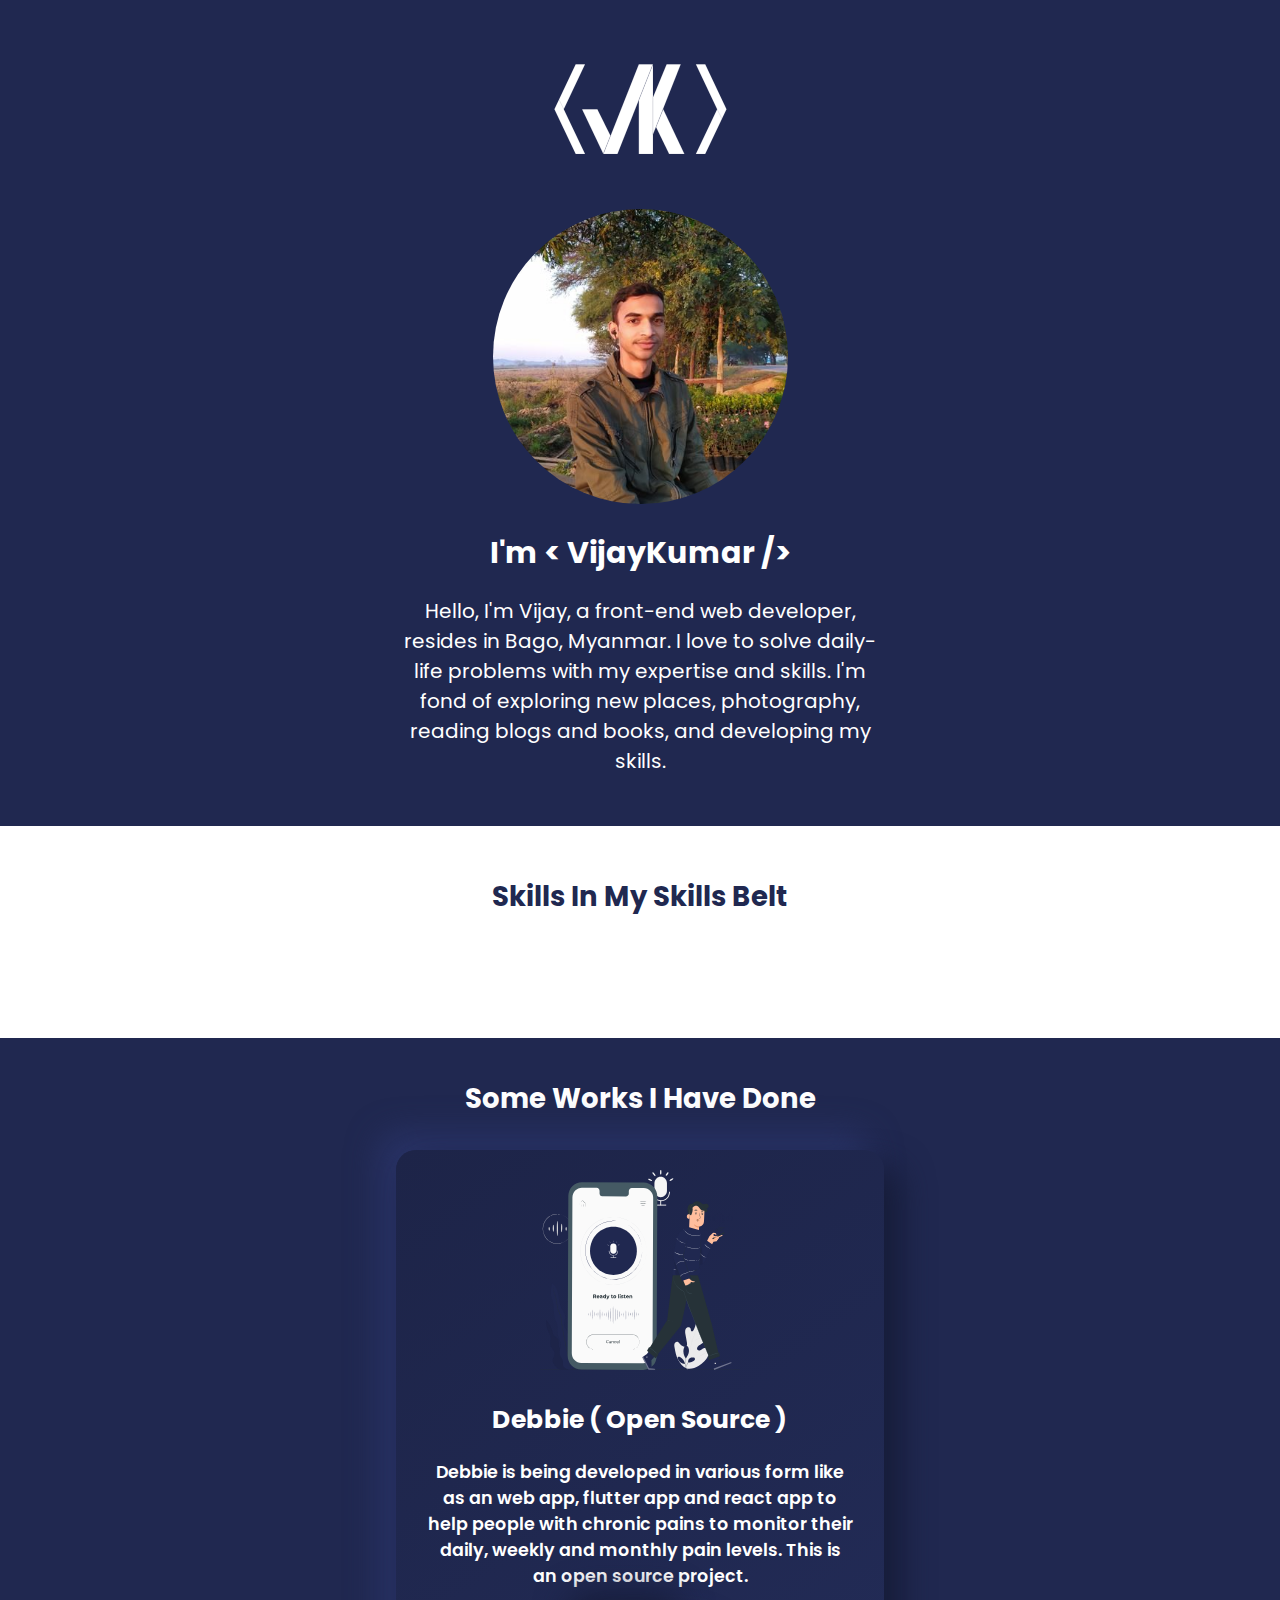
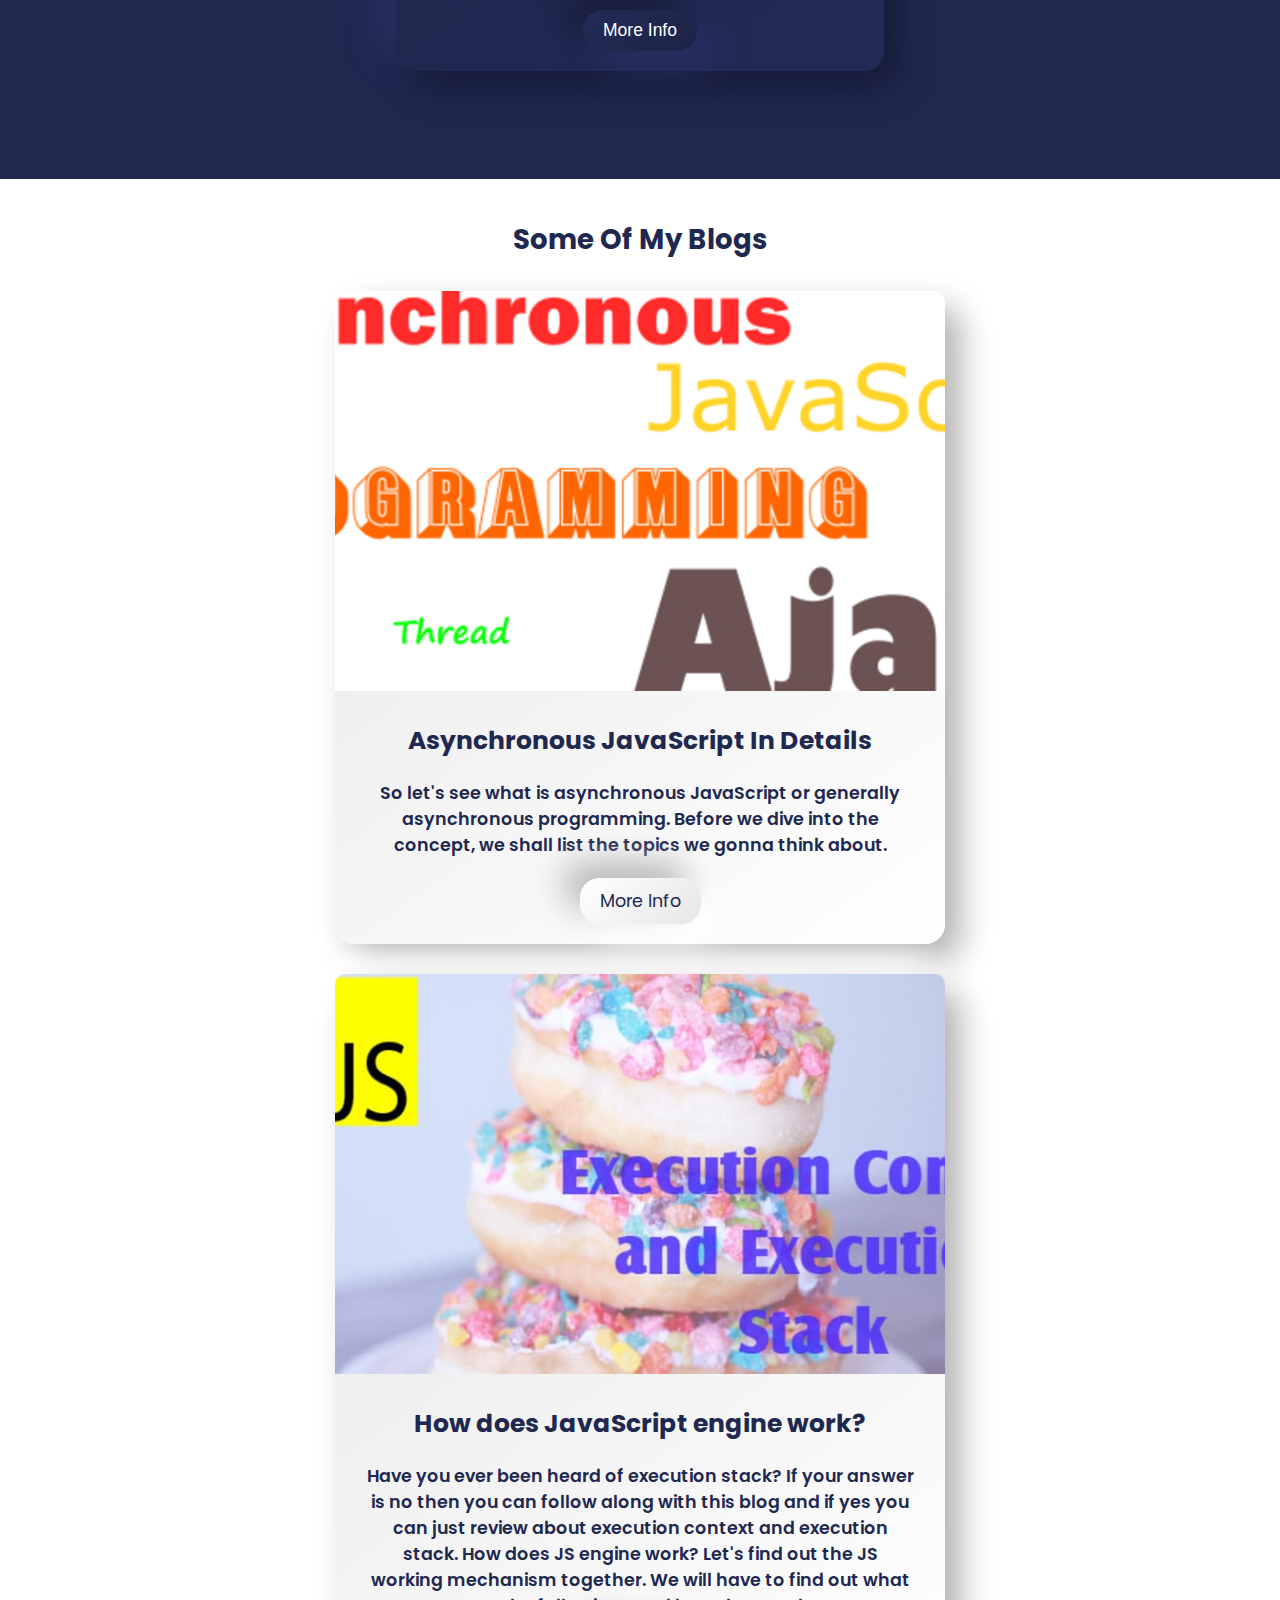
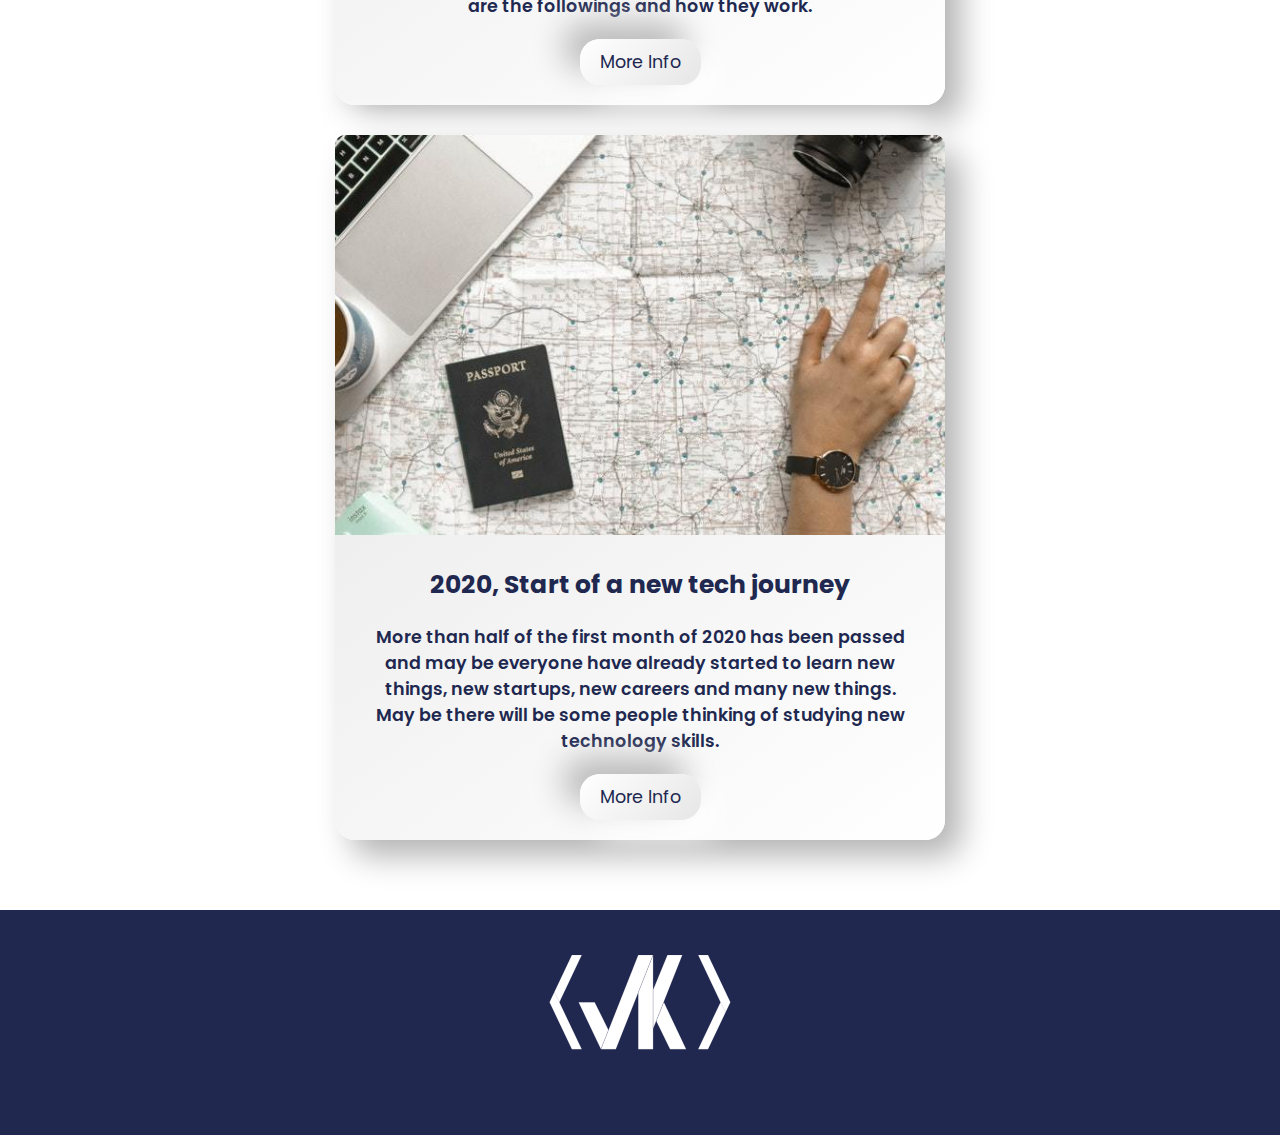
==== index.html @ 889dec17 "Add sentence animation and work slider using js" ====
<!DOCTYPE html>
<html lang="en">

<head>
    <meta charset="UTF-8">
    <meta name="viewport" content="width=device-width, initial-scale=1.0">
    <meta name="description"
        content="This is Vijay Kumar, a front end developer, and now you are viewing my portfolio website. ">
    <link rel="shortcut icon" href="./assets/images/logowhite.svg" type="image/x-icon">
    <link href="https://fonts.googleapis.com/css2?family=Poppins:wght@400;500;600;700&display=swap" rel="stylesheet">
    <link rel="stylesheet" href="https://cdnjs.cloudflare.com/ajax/libs/font-awesome/5.14.0/css/all.min.css"
        integrity="sha512-1PKOgIY59xJ8Co8+NE6FZ+LOAZKjy+KY8iq0G4B3CyeY6wYHN3yt9PW0XpSriVlkMXe40PTKnXrLnZ9+fkDaog=="
        crossorigin="anonymous" />
    <link rel="stylesheet" href="./assets/css/style.css">
    <title>Vijay Kumar | Front End Developer</title>
</head>

<body>
    <header id="aboutme">
        <div class="logo"><img src="./assets/images/logowhite.svg"
                alt="logo representing the letters VK in angle bracket."></div>
        <div class="intro">
            <div class="intro__avatar"><img src="./assets/images/avatar.jpg"
                    alt="Photo of Vijay Kumar sitting under a tree"></div>
            <h1 class="intro__sentences">I'm < <span id="sentence">VijayKumar</span> />
            </h1>
            <p class="intro__description">Hello, I'm Vijay, a front-end web developer, resides in Bago, Myanmar. I love
                to solve daily-life problems with my expertise and skills. I'm fond of exploring new places,
                photography, reading blogs and books, and developing my skills.</p>
        </div>
    </header>
    <main>
        <section id="skills" class="skill">
            <h2 class="skill__heading">Skills In My Skills Belt</h2>
            <ul class="skill__list">
                <li class="skill__item"><i class="fab fa-html5"></i></li>
                <li class="skill__item"><i class="fab fa-css3-alt"></i></li>
                <li class="skill__item"><i class="fab fa-js-square"></i></li>
                <li class="skill__item"><i class="fab fa-bootstrap"></i></li>
                <li class="skill__item"><i class="fab fa-react"></i></li>
                <li class="skill__item"><i class="fab fa-sass"></i></li>
                <li class="skill__item"><i class="fab fa-git-alt"></i></li>
                <li class="skill__item"><i class="fab fa-github-square"></i></li>
            </ul>
        </section>

        <section id="works" class="work">
            <h2 class="work__heading">Some Works I Have Done</h2>
            <ul class="work__list">
                <li class="initial work__item fade">
                    <img src="./assets/images/panadebbie.svg" alt="a man using a digital assitant"
                        class="work__item__img">
                    <h3 class="work__item__title">Debbie ( Open Source )</h3>
                    <p class="work__item__desc">Debbie is being developed in various form like as an web app, flutter
                        app and react app to help people with chronic pains to monitor their daily, weekly and monthly
                        pain levels. This is an open source project.</p>
                    <button class="work__item__button">More Info</button>
                </li>
                <li class="initial work__item fade">
                    <img src="./assets/images/amicocamp.svg"
                        alt="some people are celebrating their campaing in a beautiful forest" class="work__item__img">
                    <h3 class="work__item__title">Yelp Camp</h3>
                    <p class="work__item__desc">This project is developed when I was in Colt Steele's <q>The Web
                            Developer Bootcamp.</q></p>
                    <button class="work__item__button">More Info</button>
                </li>
                <li class="initial work__item fade">
                    <img src="./assets/images/brocoding.svg" alt="a man coding on his laptop" class="work__item__img">
                    <h3 class="work__item__title">FreeCodeCamp and Front End Mentor Challenges</h3>
                    <p class="work__item__desc">This 2 platforms allow me to learn, practice and grow with their
                        challenges with different expertise levels.</p>
                    <button class="work__item__button">More Info</button>
                </li>
            </ul>
            <div class="prev" onclick="plusSlides(-1)"><i class="fas fa-caret-left"></i></div>
            <div class="next" onclick="plusSlides(1)"><i class="fas fa-caret-right"></i></div>
            <div class="dots">
                <span class="dot" onclick="currentSlide(0)"><i class="fas fa-circle"></i></span>
                <span class="dot" onclick="currentSlide(1)"><i class="fas fa-circle"></i></span>
                <span class="dot" onclick="currentSlide(2)"><i class="fas fa-circle"></i></span>
            </div>
        </section>

        <section id="blogs" class="blog">
            <h2 class="blog__heading">Some Of My Blogs</h2>
            <ul class="blog__list">
                <li class="blog__item">
                    <img src="./assets/images/async.png"
                        alt="words like 'Asynchronous Programming, Ajax and Thread' are written in different colors"
                        class="blog__item__img">
                    <h3 class="blog__item__title">Asynchronous JavaScript In Details</h3>
                    <p class="blog__item__desc">So let's see what is asynchronous JavaScript or generally asynchronous
                        programming. Before we dive into the concept, we shall list the topics we gonna think about.</p>
                    <a href="https://dev.to/vijaykumarktg18/asynchronous-javascript-in-details-ng9" target="_blank"
                        rel="noopener noreferrer" class="blog__item__button">More Info</a>
                </li>
                <li class="blog__item">
                    <img src="./assets/images/stack.jpg"
                        alt="some people are celebrating their campaing in a beautiful forest" class="blog__item__img">
                    <h3 class="blog__item__title">How does JavaScript engine work?</h3>
                    <p class="blog__item__desc">Have you ever been heard of execution stack? If your answer is no then
                        you can follow along with this blog and if yes you can just review about execution context and
                        execution stack. How does JS engine work? Let's find out the JS working mechanism together. We
                        will have to find out what are the followings and how they work.</q></p>
                    <a href="https://dev.to/vijaykumarktg18/how-does-javascript-engine-work-532b" target="_blank"
                        rel="noopener noreferrer" class="blog__item__button">More Info</a>
                </li>
                <li class="blog__item">
                    <img src="./assets/images/startofnewtech.jpg" alt="a man coding on his laptop"
                        class="blog__item__img">
                    <h3 class="blog__item__title">2020, Start of a new tech journey</h3>
                    <p class="blog__item__desc">More than half of the first month of 2020 has been passed and may be
                        everyone have already started to learn new things, new startups, new careers and many new
                        things. May be there will be some people thinking of studying new technology skills.</p>
                    <a href="https://dev.to/vijaykumarktg18/2020-start-of-a-new-tech-journey-40df" target="_blank"
                        rel="noopener noreferrer" class="blog__item__button" class="blog__item__button">More Info</a>
                </li>
            </ul>
        </section>
    </main>

    <footer id="contact">
        <div class="footer__logo"><img src="./assets/images/logowhite.svg"
                alt="logo representing the letters VK in angle bracket."></div>
        <ul class="social__list">
            <li class="social__item"><a href="mailto:vijaykumarktg18@gmail.com" title="Gmail"><i
                        class="fas fa-envelope-open-text"></i></a></li>
            <li class="social__item"><a href="https://github.com/VijayKumarKTG" target="_blank"
                    rel="noopener noreferrer" title="Github"><i class="fab fa-github-square"></i></a></li>
            <li class="social__item"><a href="https://dev.to/vijaykumarktg18" target="_blank" rel="noopener noreferrer"
                    title="Dev Community"><i class="fab fa-dev"></i></a></li>
            <li class="social__item"><a href="https://www.linkedin.com/in/vijay-kumar-b74573166/" target="_blank"
                    rel="noopener noreferrer" title="LinkedIn"><i class="fab fa-linkedin"></i></a></li>
            <li class="social__item"><a href="https://twitter.com/vijaykumarktg18" target="_blank"
                    rel="noopener noreferrer" title="Twitter"><i class="fab fa-twitter-square"></i></a></li>
            <li class="social__item"><a href="https://www.instagram.com/vijaykumarktg18/" target="_blank"
                    rel="noopener noreferrer" title="Instagram"><i class="fab fa-instagram-square"></i></a></li>
            <li class="social__item facebook"><a
                    href="https://web.facebook.com/profile.php?id=100022369323480&ref=bookmarks" target="_blank"
                    rel="noopener noreferrer" title="Facebook"><i class="fab fa-facebook-square"></i></a></li>
        </ul>
    </footer>
    <script src="./assets/js/app.js"></script>
</body>

</html>
---- assets/css/style.css ----
* {
  margin: 0;
  padding: 0;
  box-sizing: border-box;
}

@media (min-width: 728px) {
  html {
    font-size: 20px;
  }
}
@media (min-width: 728px) {
  html {
    font-size: 25px;
  }
}

body {
  font-family: "Poppins", sans-serif;
  text-align: center;
}

img {
  max-width: 100%;
  object-fit: contain;
}

ul {
  list-style-type: none;
}

a {
  text-decoration: none;
}

header {
  padding: 20px 30px;
  color: white;
  background-color: #202850;
}
header .logo {
  width: 20%;
  margin: 0px auto 30px auto;
}
@media (min-width: 1280px) {
  header .logo {
    width: 15%;
  }
}
@media (min-width: 1280px) {
  header {
    padding: 50px;
  }
}

.intro__avatar {
  width: 50%;
  margin: 0px auto 15px auto;
}
.intro__avatar img {
  border-radius: 50%;
}
@media (min-width: 728px) {
  .intro__avatar {
    width: 30%;
  }
}
@media (min-width: 1280px) {
  .intro__avatar {
    width: 25%;
  }
}
.intro__sentences {
  font-size: 1.2rem;
  font-weight: bold;
  overflow: hidden;
}
.intro__sentences #sentence {
  position: relative;
  animation: downtoup 1.5s linear 2s infinite;
}
@keyframes downtoup {
  0% {
    bottom: -30px;
  }
  50% {
    bottom: -18px;
  }
  100% {
    bottom: 0px;
  }
}
.intro__description {
  font-size: 0.8rem;
  margin: 20px;
}
@media (min-width: 1280px) {
  .intro__description {
    width: 40%;
    margin: 20px auto 0px auto;
  }
}

.skill {
  padding: 40px 30px;
  color: #202850;
}
.skill__heading {
  font-size: 1.1em;
  margin-bottom: 20px;
}
.skill__list {
  display: grid;
  grid-template-columns: 50% 50%;
  row-gap: 40px;
  column-gap: 40px;
  justify-content: space-evenly;
}
.skill__list .skill__item i {
  font-size: 30px;
}
@media (min-width: 1280px) {
  .skill__list .skill__item i {
    font-size: 40px;
  }
}
@media (min-width: 1280px) {
  .skill__list {
    grid-template-columns: repeat(4, 25%);
    width: 60%;
    margin: 30px auto 0px auto;
  }
}
@media (min-width: 1280px) {
  .skill {
    padding: 50px;
  }
}

.work {
  padding: 40px 30px;
  color: white;
  background-color: #202850;
  position: relative;
}
.work__heading {
  font-size: 1.1em;
  margin-bottom: 20px;
}
.work__list {
  max-width: 80%;
  margin: auto;
  position: relative;
}
.work .prev,
.work .next {
  cursor: pointer;
  position: absolute;
  top: 50%;
  width: auto;
  margin-top: -22px;
  font-weight: bold;
  font-size: 20px;
  padding: 0px 10px;
  transition: 0.6s ease;
  border-radius: 50%;
  background: linear-gradient(145deg, #1d2448, #222b56);
  box-shadow: 20px 20px 60px #101427, -20px -20px 60px #303c79;
}
.work .prev {
  left: 10px;
}
.work .next {
  right: 10px;
}
.work .dot {
  cursor: pointer;
  height: 15px;
  width: 15px;
  margin: 0 2px;
  display: inline-block;
  transition: color 0.6s ease;
}
.work .active,
.work .dot:hover {
  color: #717171;
}

.initial {
  display: none;
}

.fade {
  -webkit-animation: fade 2s;
  animation: fade 2s;
}

@-webkit-keyframes fade {
  from {
    opacity: 0.4;
  }
  to {
    opacity: 1;
  }
}
@keyframes fade {
  from {
    opacity: 0.4;
  }
  to {
    opacity: 1;
  }
}
.work__item {
  margin: 30px auto;
  border-radius: 20px;
  background: linear-gradient(145deg, #1d2448, #222b56);
  box-shadow: 16px 16px 32px #161c38, -16px -16px 32px #2a3468;
  color: white;
}
.work__item__img {
  width: 200px;
  height: 200px;
  margin: 20px 0px;
}
.work__item__title {
  font-size: 1em;
  margin-bottom: 20px;
}
.work__item__desc {
  font-size: 0.7em;
  font-weight: 600;
  padding: 0px 30px;
  margin-bottom: 20px;
}
.work__item__button {
  color: white;
  padding: 10px 20px;
  outline: none;
  border: none;
  cursor: pointer;
  border-radius: 20px;
  background: linear-gradient(315deg, #1d2448, #222b56);
  box-shadow: -16px -16px 32px #171d3a, 16px 16px 32px #293366;
  margin-bottom: 20px;
  font-size: 0.7em;
}
@media (min-width: 1280px) {
  .work__item {
    width: 50%;
  }
}

.blog {
  padding: 40px 30px;
  color: #202850;
  background-color: white;
}
.blog__heading {
  font-size: 1.1em;
  margin-bottom: 20px;
}

.blog__item {
  width: 80%;
  margin: 30px auto;
  border-radius: 20px;
  background: linear-gradient(145deg, #e6e6e6, #ffffff);
  box-shadow: 16px 16px 32px #b3b3b3, -16px -16px 32px #ffffff;
  color: #202850;
}
.blog__item__img {
  object-fit: cover;
  height: 200px;
  border-radius: 10px 10px 0px 0px;
  margin-bottom: 20px;
}
@media (min-width: 728px) {
  .blog__item__img {
    height: 400px;
  }
}
.blog__item__title {
  font-size: 1em;
  padding: 0px 30px;
  margin-bottom: 20px;
}
.blog__item__desc {
  font-size: 0.7em;
  font-weight: 600;
  padding: 0px 30px;
  margin-bottom: 20px;
}
.blog__item__button {
  display: inline-block;
  border-radius: 20px;
  background: linear-gradient(315deg, #e6e6e6, #ffffff);
  box-shadow: -16px -16px 32px #b8b8b8, 16px 16px 32px #ffffff;
  color: #202850;
  padding: 10px 20px;
  outline: none;
  border: none;
  cursor: pointer;
  margin-bottom: 20px;
  font-size: 0.7em;
}
@media (min-width: 1280px) {
  .blog__item {
    width: 50%;
  }
}

footer {
  padding: 30px 20px;
  background-color: #202850;
  color: white;
}
footer .footer__logo {
  width: 20%;
  margin: 0px auto 30px auto;
}
@media (min-width: 1280px) {
  footer .footer__logo {
    width: 15%;
  }
}
footer .social__list {
  display: flex;
  justify-content: space-evenly;
}
footer .social__list .social__item a i {
  color: white;
  font-size: 30px;
}
@media (min-width: 1280px) {
  footer .social__list .social__item a i {
    font-size: 40px;
  }
}
@media (min-width: 1280px) {
  footer .social__list .facebook {
    grid-column: 1/4;
  }
}
@media (min-width: 1280px) {
  footer .social__list {
    display: grid;
    grid-template-columns: 1fr 1fr 1fr;
  }
}

/*# sourceMappingURL=style.css.map */
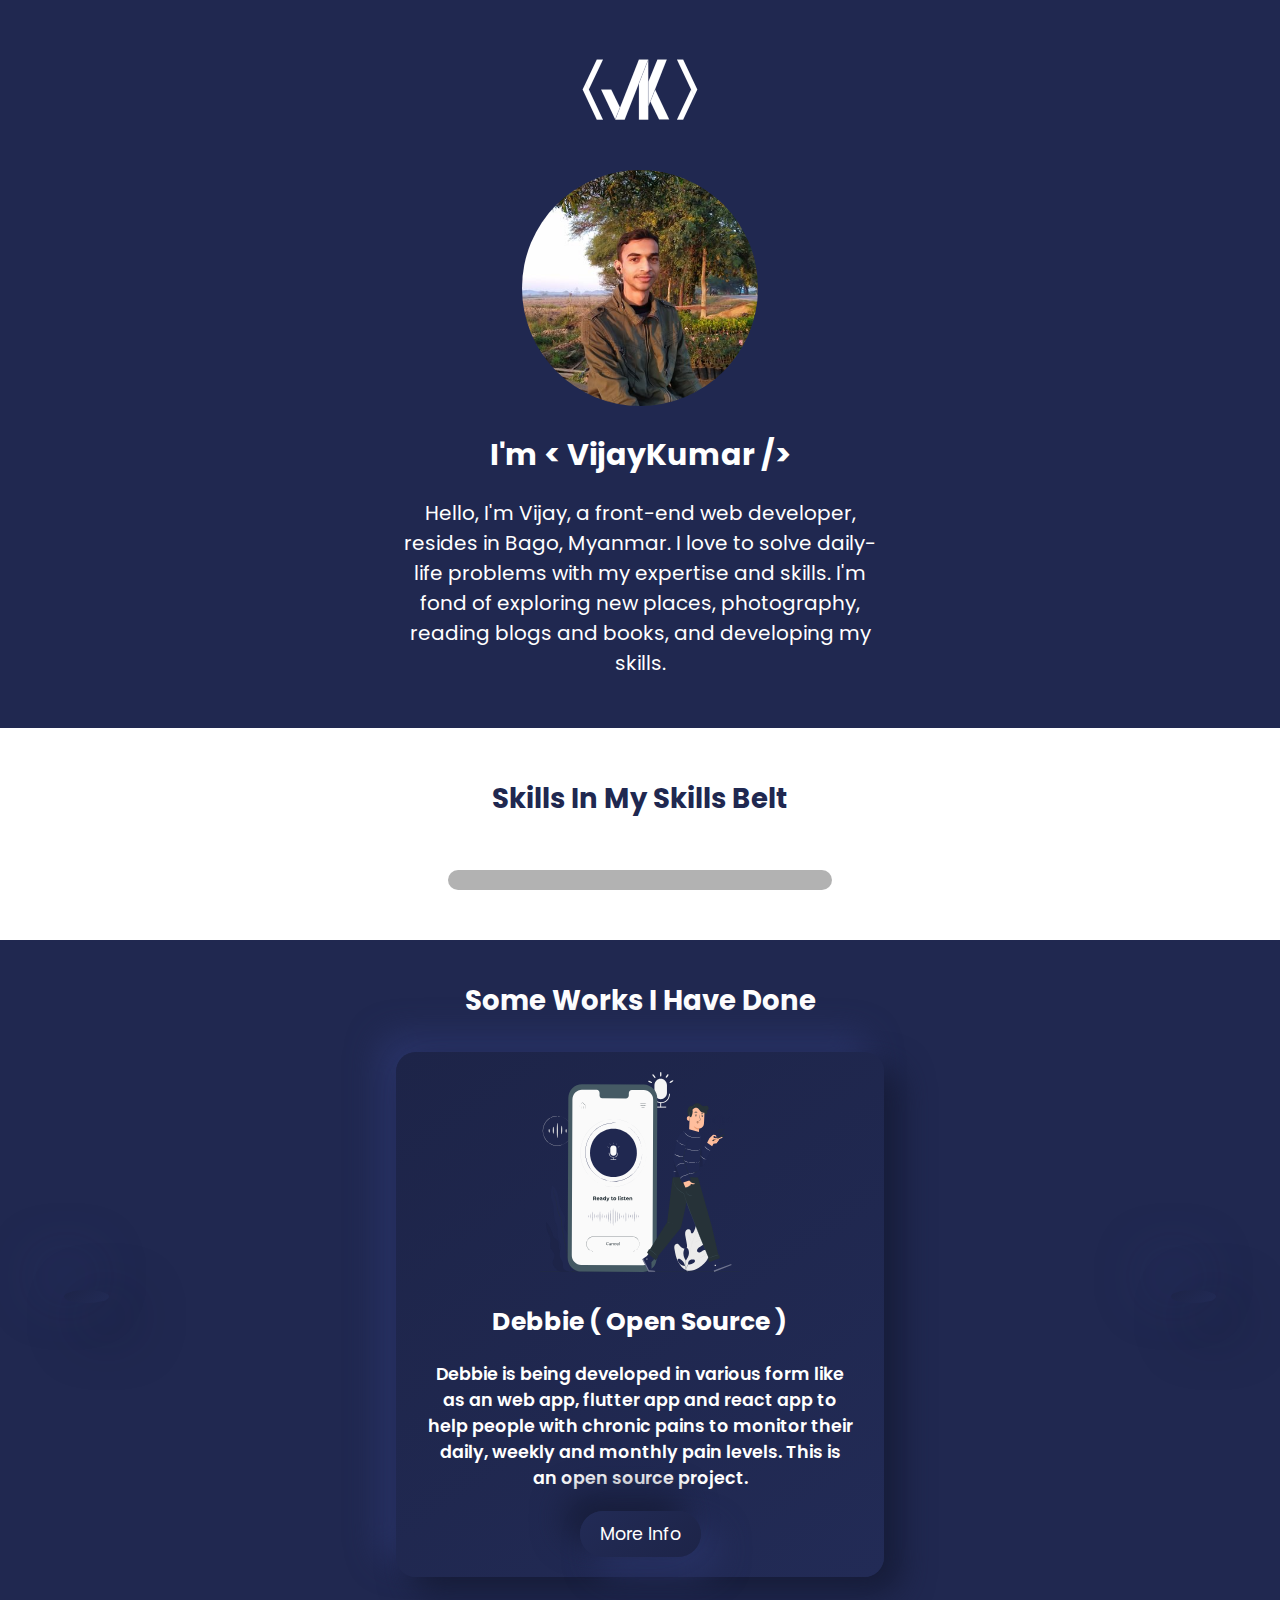
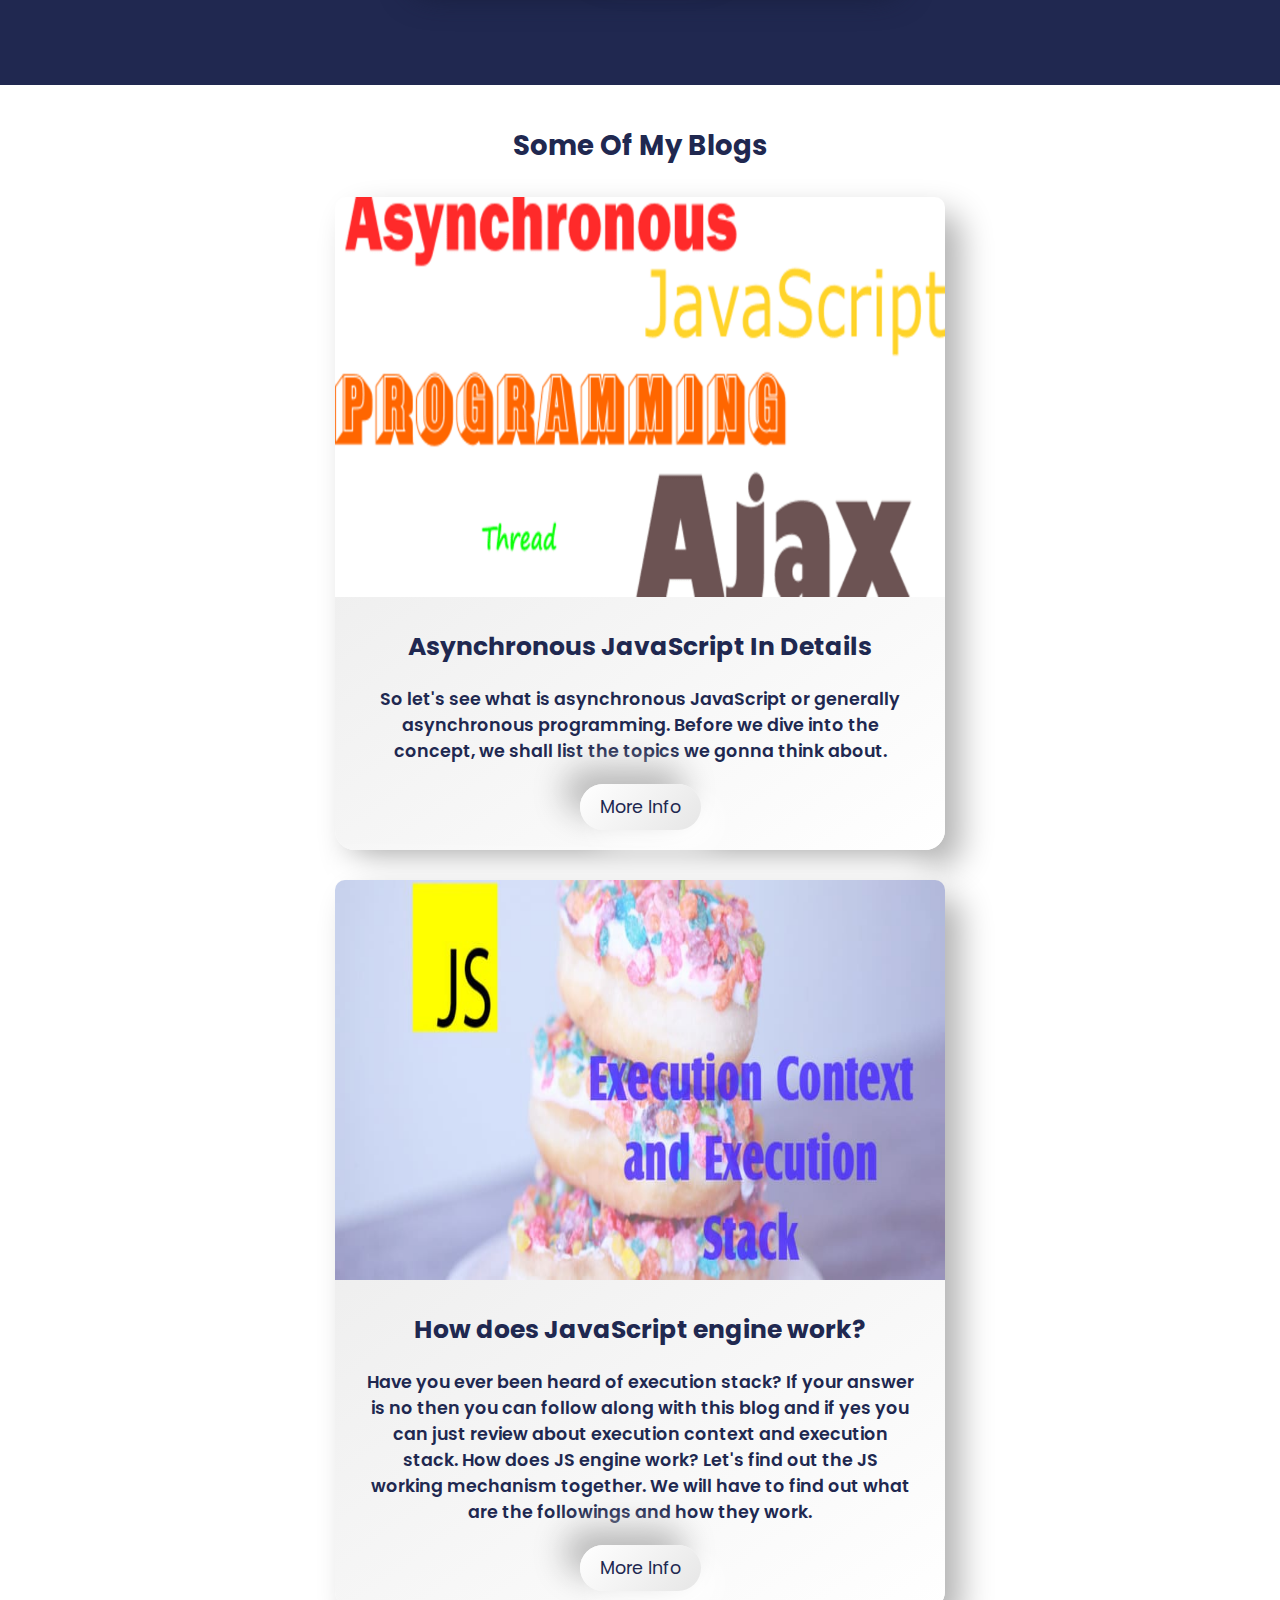
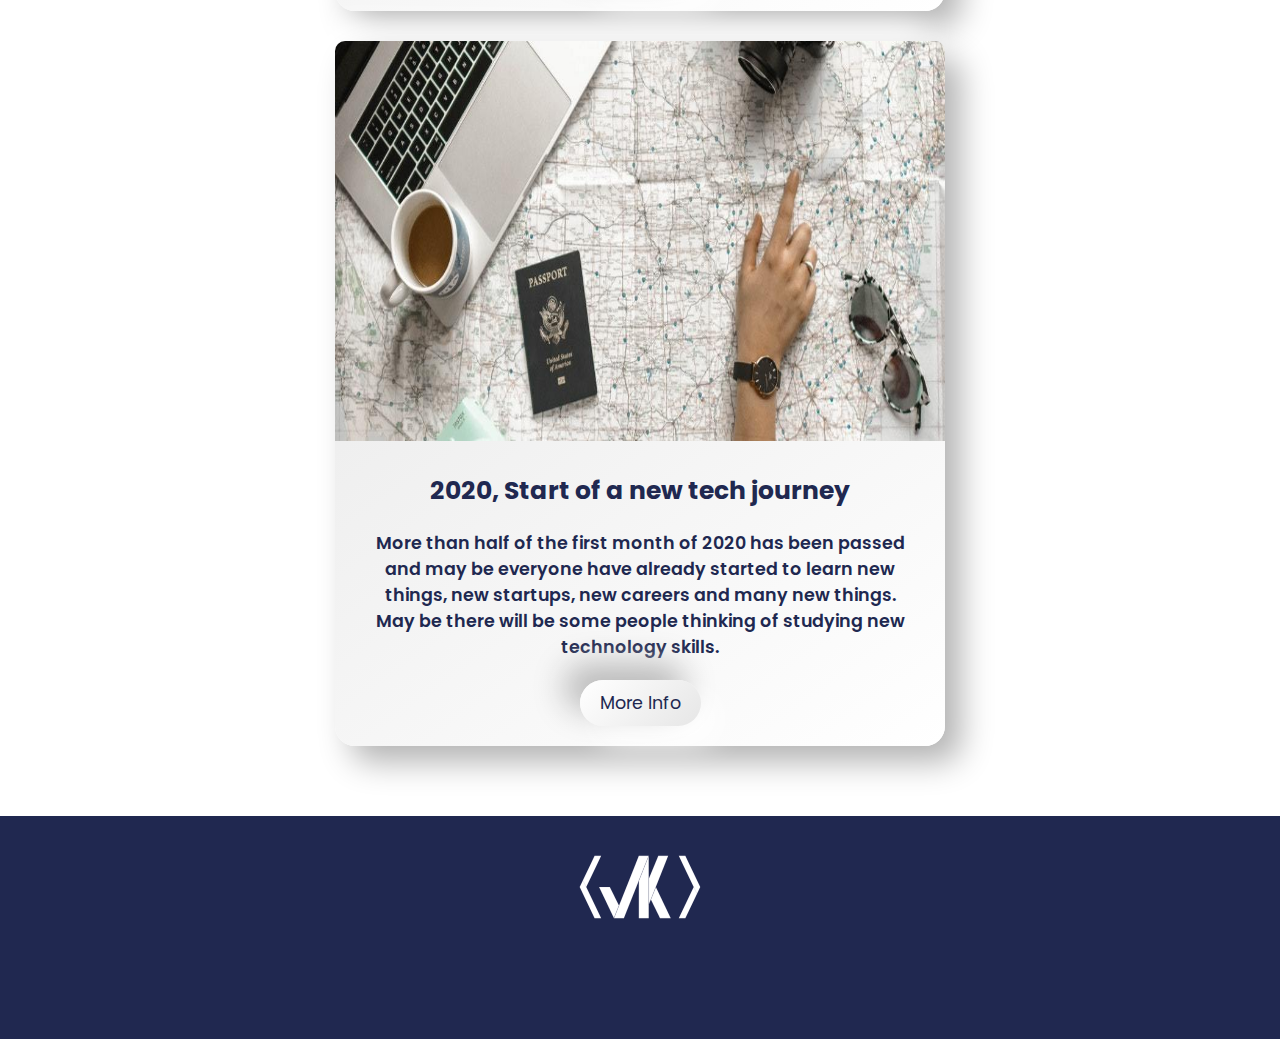
==== commit 8a55b780: "Add navigation with animation" ====
--- a/index.html
+++ b/index.html
@@ -17,8 +17,8 @@
 
 <body>
     <header id="aboutme">
-        <div class="logo"><img src="./assets/images/logowhite.svg"
-                alt="logo representing the letters VK in angle bracket."></div>
+        <div class="logo"><a href="#" title="Vijay Kumar : Home page"><img src="./assets/images/logowhite.svg"
+                    alt="logo representing the letters VK in angle bracket."></a></div>
         <div class="intro">
             <div class="intro__avatar"><img src="./assets/images/avatar.jpg"
                     alt="Photo of Vijay Kumar sitting under a tree"></div>
@@ -29,6 +29,17 @@
                 photography, reading blogs and books, and developing my skills.</p>
         </div>
     </header>
+    <nav>
+        <ul class="nav__list" id="nav__list">
+            <li class="nav__item"><a href="#aboutme"><i class="fas fa-user"></i></a></li>
+            <li class="nav__item"><a href="#skills"><i class="fas fa-palette"></i></a></li>
+            <li class="nav__item"><a href="#works"><i class="fas fa-laptop-code"></i></a></li>
+            <li class="nav__item"><a href="#blogs"><i class="far fa-newspaper"></i></a></li>
+            <li class="nav__item"><a href="#contacts"><i class="far fa-address-card"></i></a></li>
+            <li class="nav__item"><a href="#aboutme"><i class="fas fa-rocket"></i></a></li>
+        </ul>
+        <div class="hamburger"><span class="animate"><i class="fas fa-bars"></i></span></div>
+    </nav>
     <main>
         <section id="skills" class="skill">
             <h2 class="skill__heading">Skills In My Skills Belt</h2>
@@ -54,7 +65,9 @@
                     <p class="work__item__desc">Debbie is being developed in various form like as an web app, flutter
                         app and react app to help people with chronic pains to monitor their daily, weekly and monthly
                         pain levels. This is an open source project.</p>
-                    <button class="work__item__button">More Info</button>
+                    <a href="./projects.html#debbie" title="Get more info about Debbie project"
+                        class="work__item__button">More
+                        Info</a>
                 </li>
                 <li class="initial work__item fade">
                     <img src="./assets/images/amicocamp.svg"
@@ -62,14 +75,18 @@
                     <h3 class="work__item__title">Yelp Camp</h3>
                     <p class="work__item__desc">This project is developed when I was in Colt Steele's <q>The Web
                             Developer Bootcamp.</q></p>
-                    <button class="work__item__button">More Info</button>
+                    <a href="./projects.html#yelpcamp" title="Get more info about Yelp Camp project"
+                        class="work__item__button">More
+                        Info</a>
                 </li>
                 <li class="initial work__item fade">
                     <img src="./assets/images/brocoding.svg" alt="a man coding on his laptop" class="work__item__img">
                     <h3 class="work__item__title">FreeCodeCamp and Front End Mentor Challenges</h3>
                     <p class="work__item__desc">This 2 platforms allow me to learn, practice and grow with their
                         challenges with different expertise levels.</p>
-                    <button class="work__item__button">More Info</button>
+                    <a href="./projects.html/#challenges" title="Get more info about coding challenges"
+                        class="work__item__button">More
+                        Info</a>
                 </li>
             </ul>
             <div class="prev" onclick="plusSlides(-1)"><i class="fas fa-caret-left"></i></div>
@@ -119,9 +136,9 @@
         </section>
     </main>
 
-    <footer id="contact">
-        <div class="footer__logo"><img src="./assets/images/logowhite.svg"
-                alt="logo representing the letters VK in angle bracket."></div>
+    <footer id="contacts">
+        <div class="footer__logo"><a href="#" title="Vijay Kumar : Home page"><img src="./assets/images/logowhite.svg"
+                    alt="logo representing the letters VK in angle bracket."></a></div>
         <ul class="social__list">
             <li class="social__item"><a href="mailto:vijaykumarktg18@gmail.com" title="Gmail"><i
                         class="fas fa-envelope-open-text"></i></a></li>
--- a/assets/css/style.css
+++ b/assets/css/style.css
@@ -44,7 +44,7 @@
 }
 @media (min-width: 1280px) {
   header .logo {
-    width: 15%;
+    width: 10%;
   }
 }
 @media (min-width: 1280px) {
@@ -62,12 +62,12 @@
 }
 @media (min-width: 728px) {
   .intro__avatar {
-    width: 30%;
+    width: 25%;
   }
 }
 @media (min-width: 1280px) {
   .intro__avatar {
-    width: 25%;
+    width: 20%;
   }
 }
 .intro__sentences {
@@ -101,6 +101,134 @@
   }
 }
 
+nav {
+  position: fixed;
+  z-index: 1;
+  right: 10px;
+  bottom: 10px;
+}
+nav .hamburger {
+  width: 35px;
+  background: black;
+  color: white;
+  border-radius: 50%;
+  padding: 5px 0px;
+  cursor: pointer;
+}
+@media (min-width: 728px) {
+  nav .hamburger {
+    display: none;
+  }
+}
+@media (min-width: 728px) {
+  nav {
+    width: 50%;
+    border-radius: 20px;
+    left: 0;
+    right: 0;
+    margin: 0 auto;
+    opacity: 0.3;
+    transition: opacity 0.5s ease;
+  }
+  nav:hover {
+    opacity: 1;
+  }
+}
+@media (min-width: 1280px) {
+  nav {
+    width: 30%;
+  }
+}
+
+.nav__list {
+  display: none;
+}
+@media (min-width: 728px) {
+  .nav__list {
+    display: flex;
+    justify-content: center;
+    background-color: black;
+    border-radius: 15px;
+  }
+}
+
+.nav-list-style, .disappear, .appear {
+  width: 40px;
+  background: black;
+  color: white;
+  border-radius: 10px;
+  padding: 6px 0px;
+}
+
+.nav__item a {
+  color: white;
+  cursor: pointer;
+}
+@media (min-width: 728px) {
+  .nav__item {
+    margin: 10px;
+  }
+}
+
+.comein {
+  display: block;
+  animation: translateIn 1s ease;
+}
+
+@keyframes translateIn {
+  0% {
+    opacity: 0;
+    transform: translateX(50px);
+  }
+  70% {
+    opacity: 0.7;
+    transform: translateX(-10px);
+  }
+  100% {
+    opacity: 1;
+    transform: translateX(0px);
+  }
+}
+.appear {
+  display: block;
+  animation: appear 1s ease;
+}
+
+.disappear {
+  animation: disappear 1s ease;
+}
+
+@keyframes appear {
+  0% {
+    opacity: 0;
+    transform: scale(0);
+    transform: translateX(50px);
+  }
+  70% {
+    opacity: 0.7;
+    transform: scale(0.5);
+    transform: translateX(-10px);
+  }
+  100% {
+    opacity: 1;
+    transform: scale(1);
+    transform: translateX(0px);
+  }
+}
+@keyframes disappear {
+  0% {
+    opacity: 1;
+    transform: scale(1.2);
+  }
+  70% {
+    opacity: 0.7;
+    transform: scale(0.5);
+  }
+  100% {
+    opacity: 0;
+    transform: scale(0);
+  }
+}
 .skill {
   padding: 40px 30px;
   color: #202850;
@@ -167,17 +295,32 @@
   background: linear-gradient(145deg, #1d2448, #222b56);
   box-shadow: 20px 20px 60px #101427, -20px -20px 60px #303c79;
 }
+@media (min-width: 1280px) {
+  .work .prev,
+.work .next {
+    font-size: 30px;
+  }
+}
 .work .prev {
-  left: 10px;
+  left: 5%;
+}
+@media (min-width: 1280px) {
+  .work .prev {
+    padding: 6px 25px 7px 20px;
+  }
 }
 .work .next {
-  right: 10px;
+  right: 5%;
+}
+@media (min-width: 1280px) {
+  .work .next {
+    padding: 7px 20px 6px 25px;
+  }
 }
 .work .dot {
   cursor: pointer;
-  height: 15px;
-  width: 15px;
-  margin: 0 2px;
+  font-size: 15px;
+  margin: 0 10px;
   display: inline-block;
   transition: color 0.6s ease;
 }
@@ -191,8 +334,8 @@
 }
 
 .fade {
-  -webkit-animation: fade 2s;
-  animation: fade 2s;
+  -webkit-animation: fade 3s;
+  animation: fade 3s;
 }
 
 @-webkit-keyframes fade {
@@ -234,12 +377,13 @@
   margin-bottom: 20px;
 }
 .work__item__button {
+  display: inline-block;
   color: white;
   padding: 10px 20px;
   outline: none;
   border: none;
   cursor: pointer;
-  border-radius: 20px;
+  border-radius: 35px;
   background: linear-gradient(315deg, #1d2448, #222b56);
   box-shadow: -16px -16px 32px #171d3a, 16px 16px 32px #293366;
   margin-bottom: 20px;
@@ -270,8 +414,8 @@
   color: #202850;
 }
 .blog__item__img {
-  object-fit: cover;
-  height: 200px;
+  object-fit: fill;
+  height: 150px;
   border-radius: 10px 10px 0px 0px;
   margin-bottom: 20px;
 }
@@ -293,7 +437,7 @@
 }
 .blog__item__button {
   display: inline-block;
-  border-radius: 20px;
+  border-radius: 35px;
   background: linear-gradient(315deg, #e6e6e6, #ffffff);
   box-shadow: -16px -16px 32px #b8b8b8, 16px 16px 32px #ffffff;
   color: #202850;
@@ -321,7 +465,7 @@
 }
 @media (min-width: 1280px) {
   footer .footer__logo {
-    width: 15%;
+    width: 10%;
   }
 }
 footer .social__list {
@@ -348,5 +492,10 @@
     grid-template-columns: 1fr 1fr 1fr;
   }
 }
+@media (min-width: 728px) {
+  footer .social__list {
+    margin-bottom: 40px;
+  }
+}
 
 /*# sourceMappingURL=style.css.map */
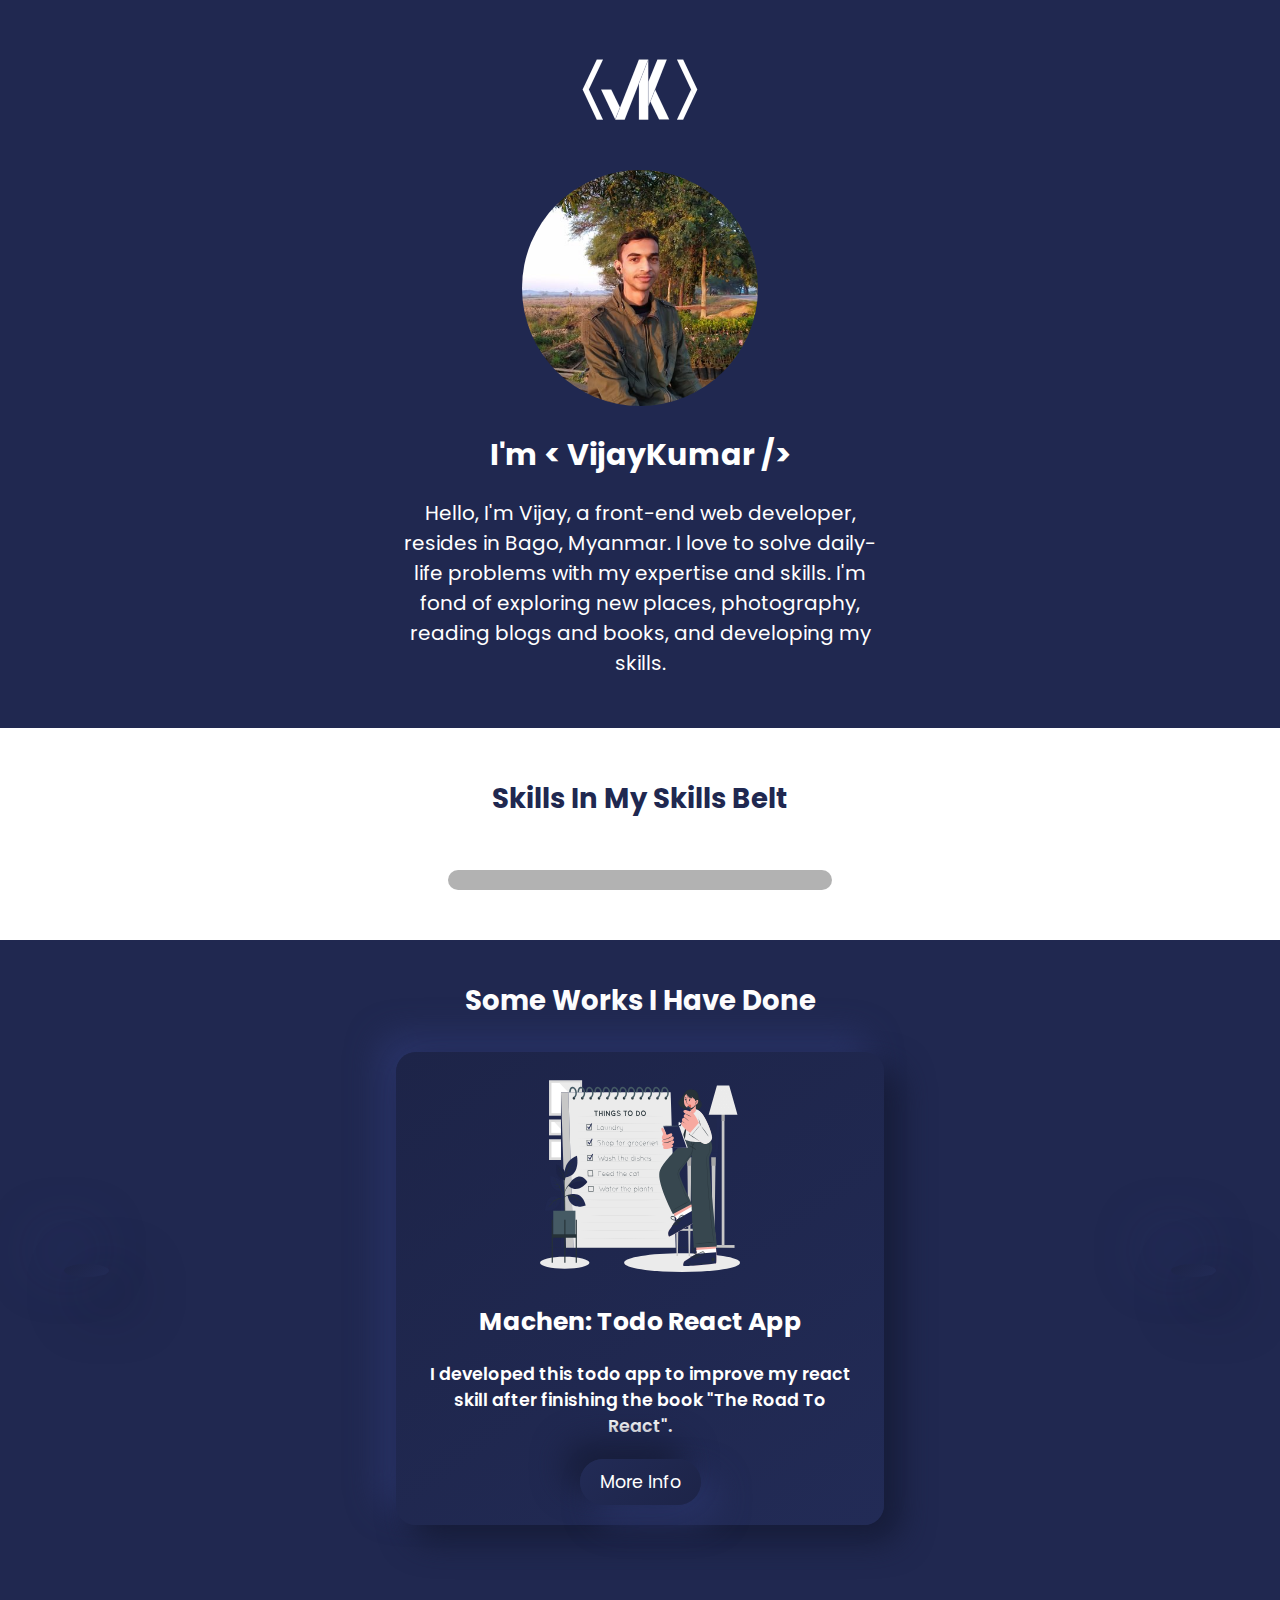
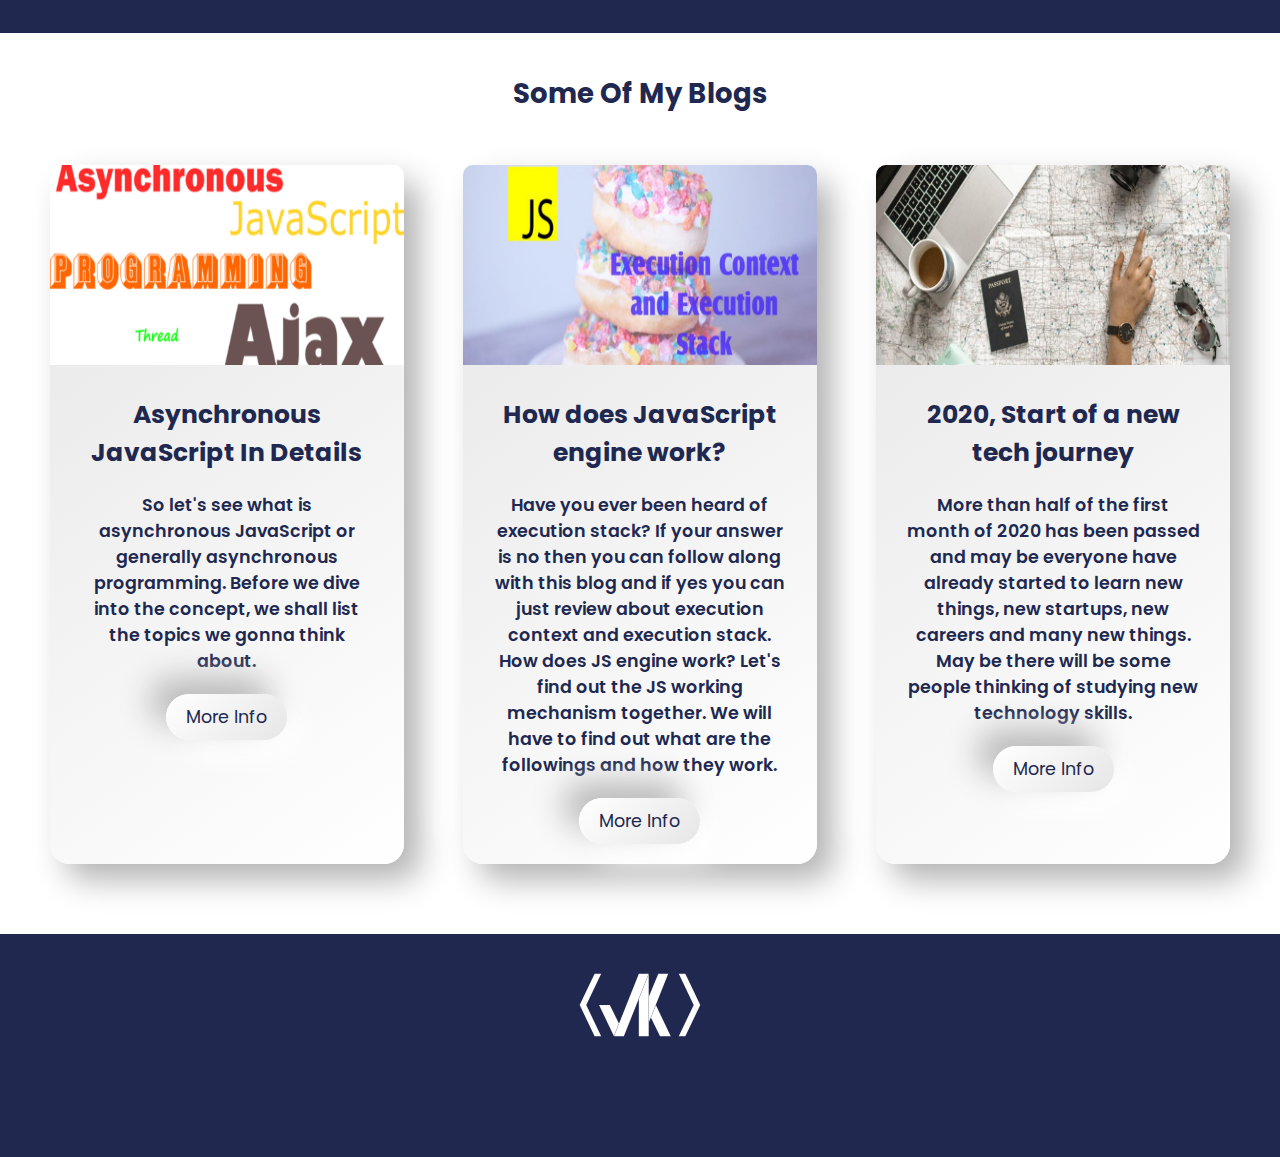
==== commit 906f1214: "Add projects star in data list" ====
--- a/index.html
+++ b/index.html
@@ -59,6 +59,16 @@
             <h2 class="work__heading">Some Works I Have Done</h2>
             <ul class="work__list">
                 <li class="initial work__item fade">
+                    <img src="./assets/images/cuatetodo.svg" alt="a girl checking her to do list"
+                        class="work__item__img">
+                    <h3 class="work__item__title">Machen: Todo React App</h3>
+                    <p class="work__item__desc">I developed this todo app to improve my react skill after finishing the
+                        book "The Road To React".</p>
+                    <a href="./projects.html#machen" title="Get more info about Debbie project"
+                        class="work__item__button">More
+                        Info</a>
+                </li>
+                <li class="initial work__item fade">
                     <img src="./assets/images/panadebbie.svg" alt="a man using a digital assitant"
                         class="work__item__img">
                     <h3 class="work__item__title">Debbie ( Open Source )</h3>
@@ -95,6 +105,7 @@
                 <span class="dot" onclick="currentSlide(0)"><i class="fas fa-circle"></i></span>
                 <span class="dot" onclick="currentSlide(1)"><i class="fas fa-circle"></i></span>
                 <span class="dot" onclick="currentSlide(2)"><i class="fas fa-circle"></i></span>
+                <span class="dot" onclick="currentSlide(3)"><i class="fas fa-circle"></i></span>
             </div>
         </section>
 
--- a/assets/css/style.css
+++ b/assets/css/style.css
@@ -4,6 +4,10 @@
   box-sizing: border-box;
 }
 
+html {
+  scroll-behavior: smooth;
+  transition: scroll-behavior 1s;
+}
 @media (min-width: 728px) {
   html {
     font-size: 20px;
@@ -404,9 +408,23 @@
   font-size: 1.1em;
   margin-bottom: 20px;
 }
+.blog__list {
+  display: grid;
+  grid-template-columns: 100%;
+}
+@media (min-width: 728px) {
+  .blog__list {
+    grid-template-columns: 50% 50%;
+    column-gap: 20px;
+  }
+}
+@media (min-width: 1280px) {
+  .blog__list {
+    grid-template-columns: 1fr 1fr 1fr;
+  }
+}
 
 .blog__item {
-  width: 80%;
   margin: 30px auto;
   border-radius: 20px;
   background: linear-gradient(145deg, #e6e6e6, #ffffff);
@@ -421,7 +439,12 @@
 }
 @media (min-width: 728px) {
   .blog__item__img {
-    height: 400px;
+    height: 200px;
+  }
+}
+@media (min-width: 728px) {
+  .blog__item__img {
+    height: 200px;
   }
 }
 .blog__item__title {
@@ -448,9 +471,9 @@
   margin-bottom: 20px;
   font-size: 0.7em;
 }
-@media (min-width: 1280px) {
+@media (min-width: 728px) {
   .blog__item {
-    width: 50%;
+    width: 90%;
   }
 }
 
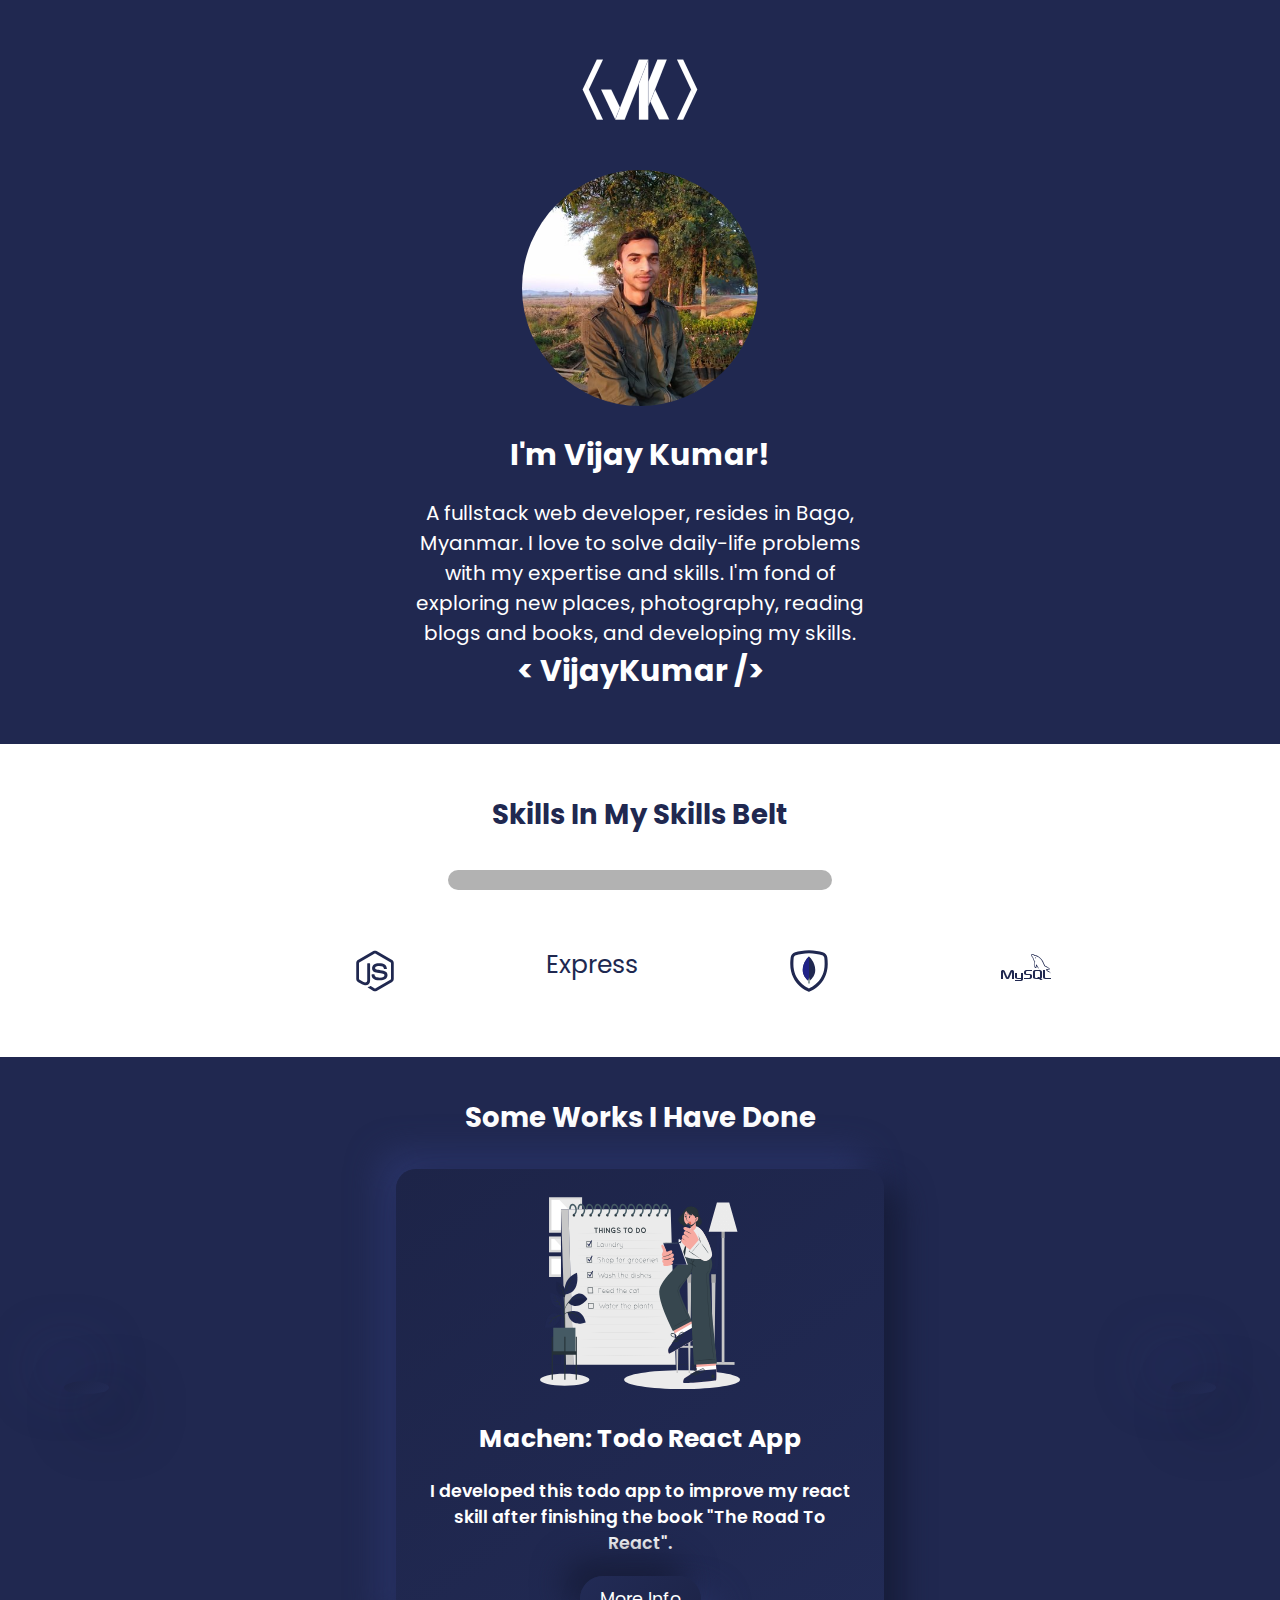
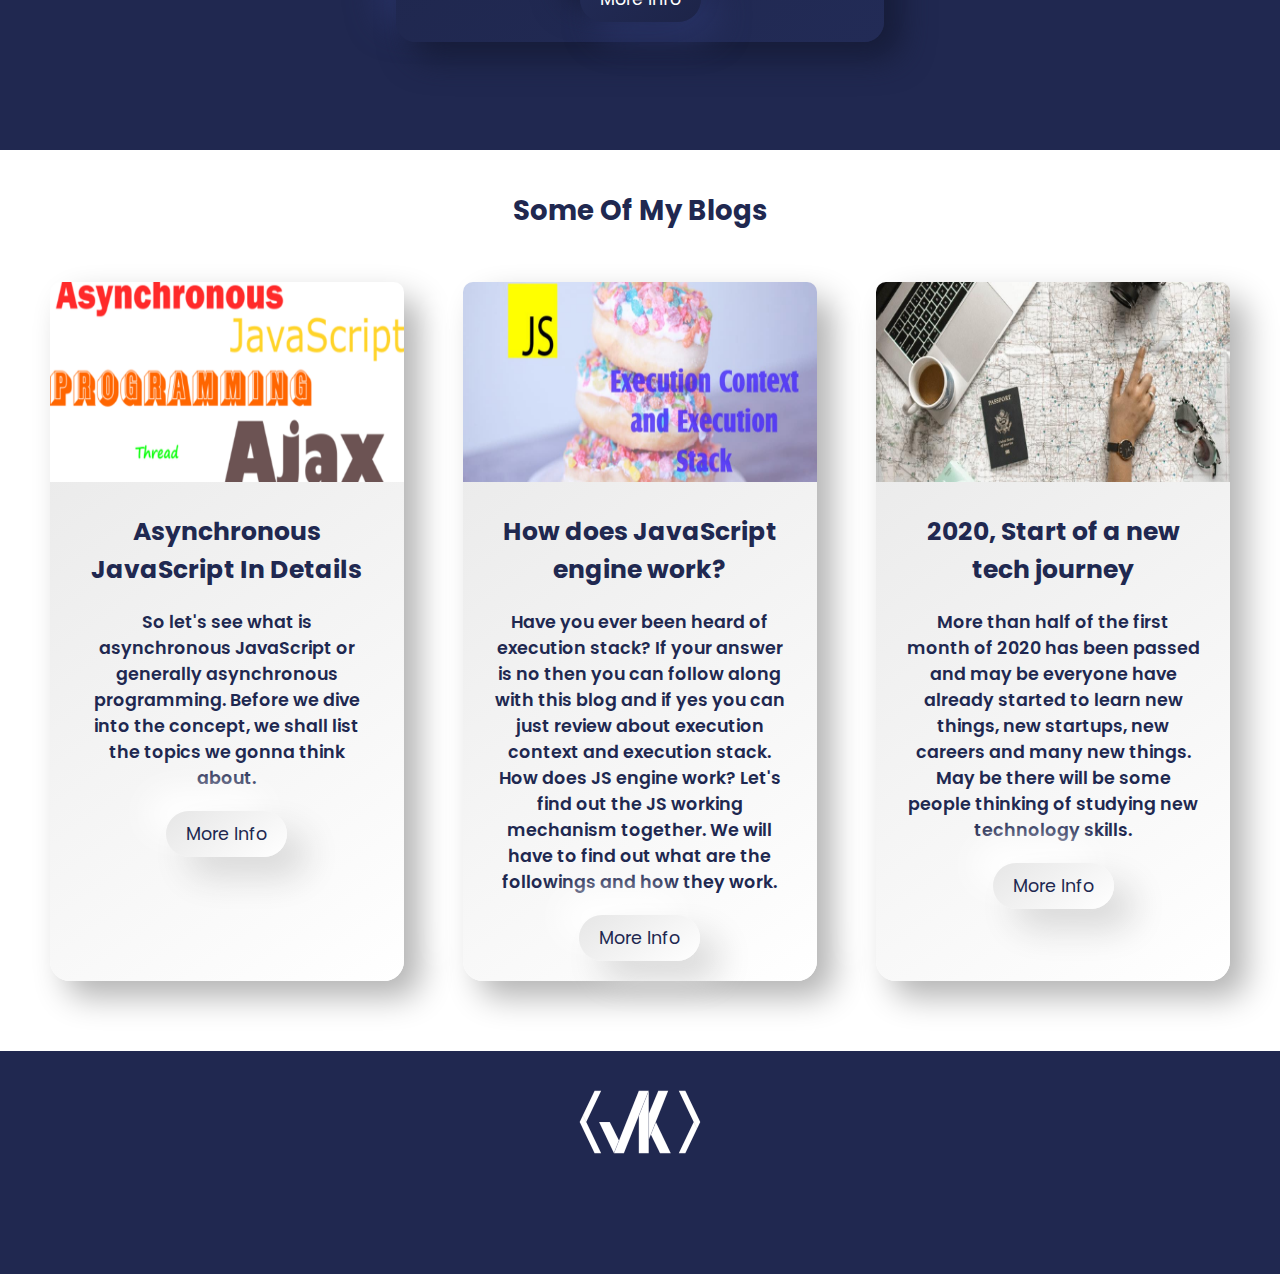
==== commit cc31b233: "Portfolio -v2" ====
--- a/index.html
+++ b/index.html
@@ -22,11 +22,13 @@
         <div class="intro">
             <div class="intro__avatar"><img src="./assets/images/avatar.jpg"
                     alt="Photo of Vijay Kumar sitting under a tree"></div>
-            <h1 class="intro__sentences">I'm < <span id="sentence">VijayKumar</span> />
-            </h1>
-            <p class="intro__description">Hello, I'm Vijay, a front-end web developer, resides in Bago, Myanmar. I love
+            <h1 class="intro__sentences">I'm Vijay Kumar!</h1>
+            <p class="intro__description">A fullstack web developer, resides in Bago, Myanmar. I love
                 to solve daily-life problems with my expertise and skills. I'm fond of exploring new places,
                 photography, reading blogs and books, and developing my skills.</p>
+            <div class="animate__sentence">
+                < <span id="sentence">VijayKumar</span> />
+            </div>
         </div>
     </header>
     <nav>
@@ -44,14 +46,20 @@
         <section id="skills" class="skill">
             <h2 class="skill__heading">Skills In My Skills Belt</h2>
             <ul class="skill__list">
-                <li class="skill__item"><i class="fab fa-html5"></i></li>
-                <li class="skill__item"><i class="fab fa-css3-alt"></i></li>
-                <li class="skill__item"><i class="fab fa-js-square"></i></li>
-                <li class="skill__item"><i class="fab fa-bootstrap"></i></li>
-                <li class="skill__item"><i class="fab fa-react"></i></li>
-                <li class="skill__item"><i class="fab fa-sass"></i></li>
-                <li class="skill__item"><i class="fab fa-git-alt"></i></li>
-                <li class="skill__item"><i class="fab fa-github-square"></i></li>
+                <li class="skill__item" title="HTML 5"><i class="fab fa-html5"></i></li>
+                <li class="skill__item" title="CSS 3"><i class="fab fa-css3-alt"></i></li>
+                <li class="skill__item" title="JavaScript"><i class="fab fa-js-square"></i></li>
+                <li class="skill__item" title="Bootstrap"><i class="fab fa-bootstrap"></i></li>
+                <li class="skill__item" title="React"><i class="fab fa-react"></i></li>
+                <li class="skill__item" title="Sass"><i class="fab fa-sass"></i></li>
+                <li class="skill__item" title="Git"><i class="fab fa-git-alt"></i></li>
+                <li class="skill__item" title="Github"><i class="fab fa-github-square"></i></li>
+                <li class="skill__item" title="NodeJS"><img src="./assets/images/nodejs.svg" alt="nodejs logo"></li>
+                <li class="skill__item" title="Express">
+                    <p>Express</p>
+                </li>
+                <li class="skill__item" title="MongoDB"><img src="./assets/images/mongodb.svg" alt="mongodb logo"></li>
+                <li class="skill__item" title="MySQL"><img src="./assets/images/mysql.svg" alt="mysql logo"></li>
             </ul>
         </section>
 
@@ -94,7 +102,7 @@
                     <h3 class="work__item__title">FreeCodeCamp and Front End Mentor Challenges</h3>
                     <p class="work__item__desc">This 2 platforms allow me to learn, practice and grow with their
                         challenges with different expertise levels.</p>
-                    <a href="./projects.html/#challenges" title="Get more info about coding challenges"
+                    <a href="./projects.html#challenges" title="Get more info about coding challenges"
                         class="work__item__button">More
                         Info</a>
                 </li>
--- a/assets/css/style.css
+++ b/assets/css/style.css
@@ -56,6 +56,26 @@
     padding: 50px;
   }
 }
+header .animate__sentence {
+  font-size: 1.2rem;
+  font-weight: bold;
+  overflow: hidden;
+}
+header .animate__sentence #sentence {
+  position: relative;
+  animation: downtoup 2s linear 2s infinite;
+}
+@keyframes downtoup {
+  0% {
+    bottom: -30px;
+  }
+  50% {
+    bottom: -18px;
+  }
+  100% {
+    bottom: 0px;
+  }
+}
 
 .intro__avatar {
   width: 50%;
@@ -78,21 +98,6 @@
   font-size: 1.2rem;
   font-weight: bold;
   overflow: hidden;
-}
-.intro__sentences #sentence {
-  position: relative;
-  animation: downtoup 1.5s linear 2s infinite;
-}
-@keyframes downtoup {
-  0% {
-    bottom: -30px;
-  }
-  50% {
-    bottom: -18px;
-  }
-  100% {
-    bottom: 0px;
-  }
 }
 .intro__description {
   font-size: 0.8rem;
@@ -248,11 +253,15 @@
   column-gap: 40px;
   justify-content: space-evenly;
 }
-.skill__list .skill__item i {
+.skill__list .skill__item i,
+.skill__list .skill__item img {
   font-size: 30px;
-}
-@media (min-width: 1280px) {
-  .skill__list .skill__item i {
+  width: 40px;
+}
+@media (min-width: 1280px) {
+  .skill__list .skill__item i,
+.skill__list .skill__item img {
+    width: 50px;
     font-size: 40px;
   }
 }
@@ -344,7 +353,7 @@
 
 @-webkit-keyframes fade {
   from {
-    opacity: 0.4;
+    opacity: 0.6;
   }
   to {
     opacity: 1;
@@ -461,8 +470,8 @@
 .blog__item__button {
   display: inline-block;
   border-radius: 35px;
-  background: linear-gradient(315deg, #e6e6e6, #ffffff);
-  box-shadow: -16px -16px 32px #b8b8b8, 16px 16px 32px #ffffff;
+  background: linear-gradient(145deg, #e6e6e6, #ffffff);
+  box-shadow: 20px 20px 34px #d9d9d9, -20px -20px 34px #ffffff;
   color: #202850;
   padding: 10px 20px;
   outline: none;
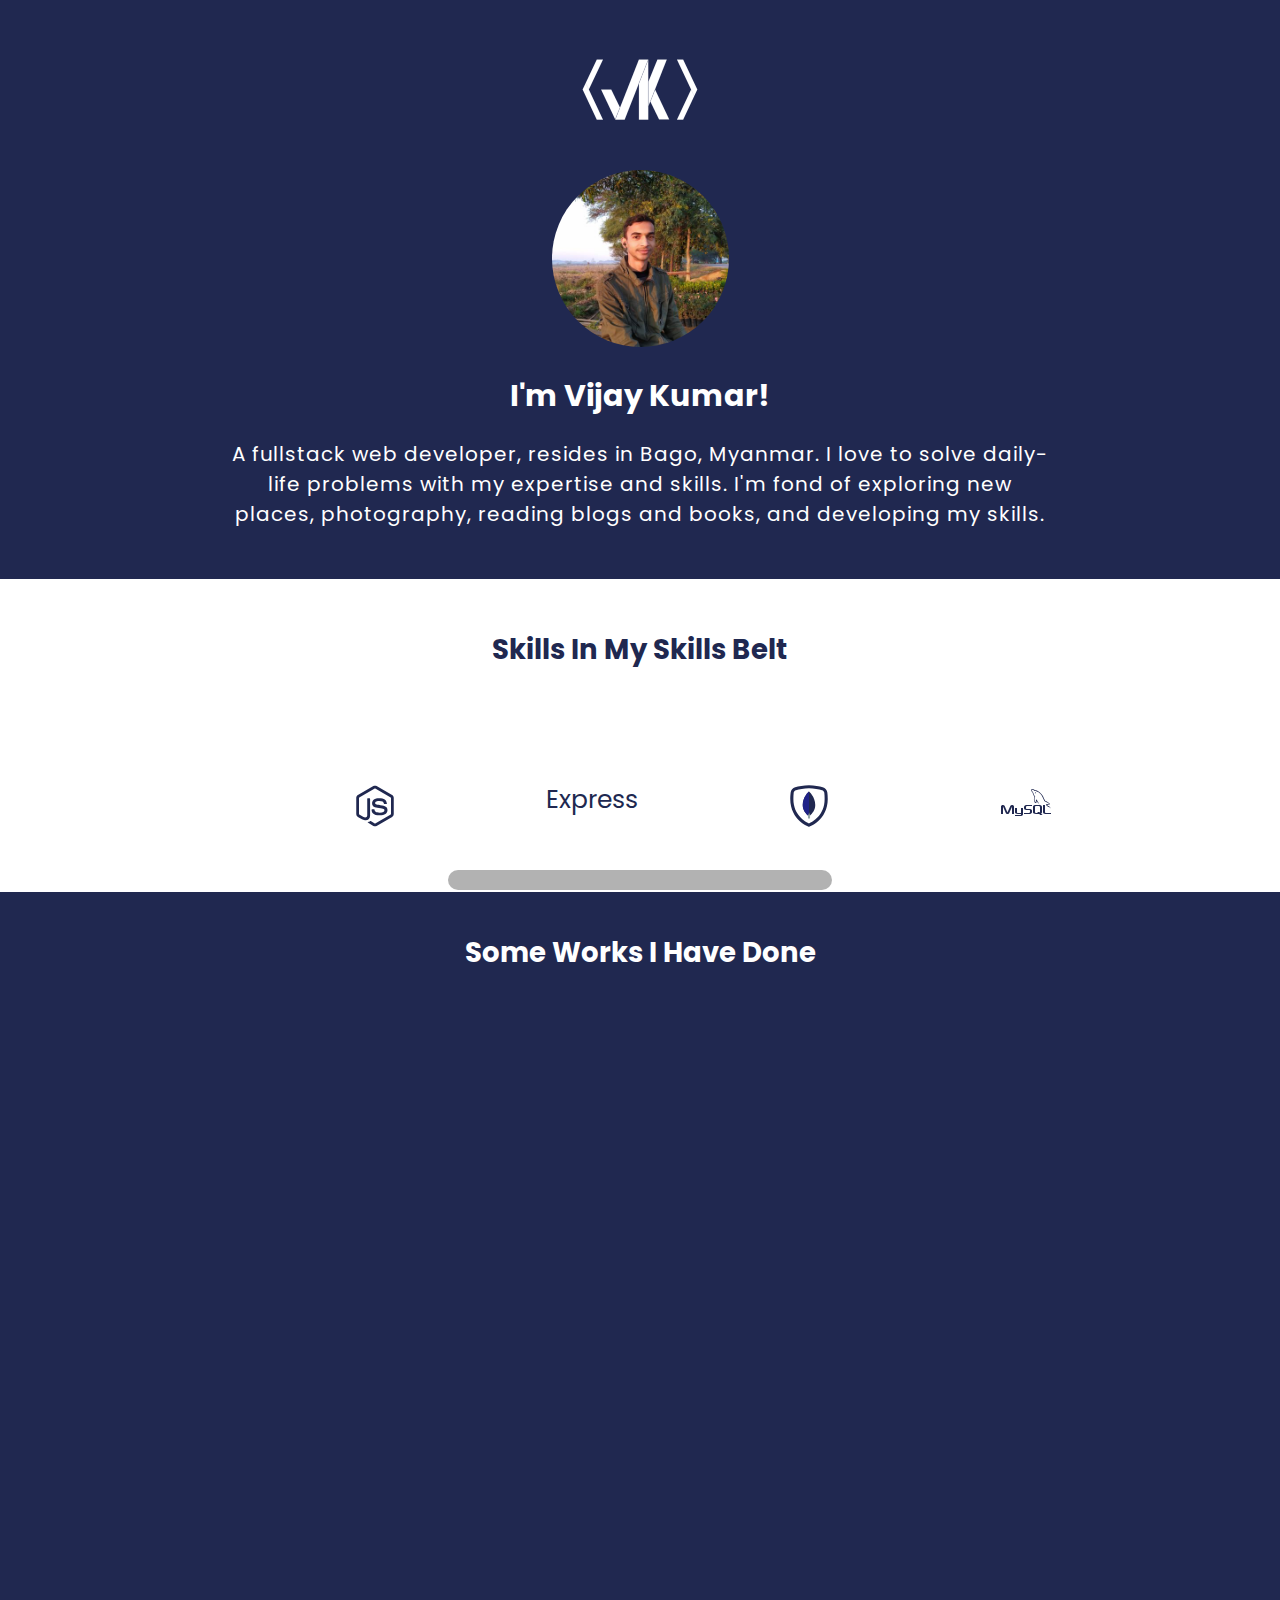
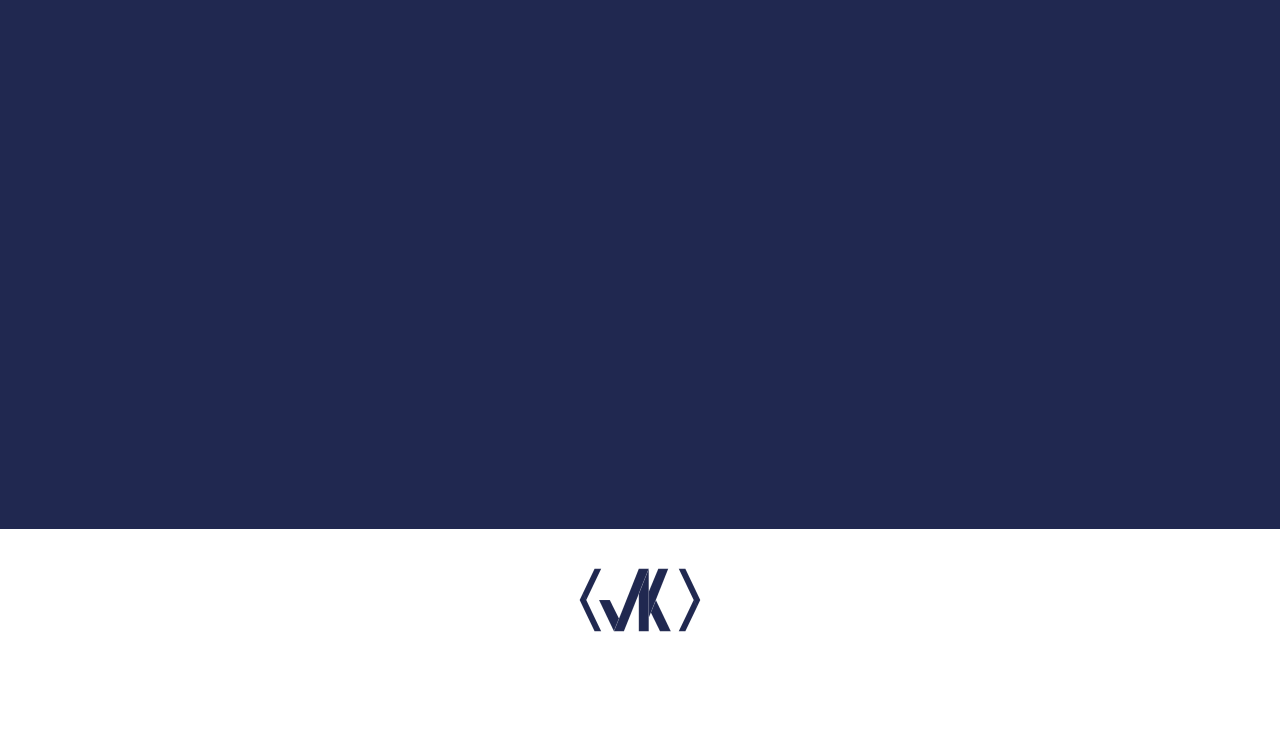
==== commit c55e6e53: "Add YUEco and TTW projects details, change the projects layout in index and other minor design fixes" ====
--- a/index.html
+++ b/index.html
@@ -1,182 +1,301 @@
-<!DOCTYPE html>
-<html lang="en">
-
-<head>
-    <meta charset="UTF-8">
-    <meta name="viewport" content="width=device-width, initial-scale=1.0">
-    <meta name="description"
-        content="This is Vijay Kumar, a front end developer, and now you are viewing my portfolio website. ">
-    <link rel="shortcut icon" href="./assets/images/logowhite.svg" type="image/x-icon">
-    <link href="https://fonts.googleapis.com/css2?family=Poppins:wght@400;500;600;700&display=swap" rel="stylesheet">
-    <link rel="stylesheet" href="https://cdnjs.cloudflare.com/ajax/libs/font-awesome/5.14.0/css/all.min.css"
-        integrity="sha512-1PKOgIY59xJ8Co8+NE6FZ+LOAZKjy+KY8iq0G4B3CyeY6wYHN3yt9PW0XpSriVlkMXe40PTKnXrLnZ9+fkDaog=="
-        crossorigin="anonymous" />
-    <link rel="stylesheet" href="./assets/css/style.css">
-    <title>Vijay Kumar | Front End Developer</title>
-</head>
-
-<body>
-    <header id="aboutme">
-        <div class="logo"><a href="#" title="Vijay Kumar : Home page"><img src="./assets/images/logowhite.svg"
-                    alt="logo representing the letters VK in angle bracket."></a></div>
-        <div class="intro">
-            <div class="intro__avatar"><img src="./assets/images/avatar.jpg"
-                    alt="Photo of Vijay Kumar sitting under a tree"></div>
-            <h1 class="intro__sentences">I'm Vijay Kumar!</h1>
-            <p class="intro__description">A fullstack web developer, resides in Bago, Myanmar. I love
-                to solve daily-life problems with my expertise and skills. I'm fond of exploring new places,
-                photography, reading blogs and books, and developing my skills.</p>
-            <div class="animate__sentence">
-                < <span id="sentence">VijayKumar</span> />
-            </div>
-        </div>
-    </header>
-    <nav>
-        <ul class="nav__list" id="nav__list">
-            <li class="nav__item"><a href="#aboutme"><i class="fas fa-user"></i></a></li>
-            <li class="nav__item"><a href="#skills"><i class="fas fa-palette"></i></a></li>
-            <li class="nav__item"><a href="#works"><i class="fas fa-laptop-code"></i></a></li>
-            <li class="nav__item"><a href="#blogs"><i class="far fa-newspaper"></i></a></li>
-            <li class="nav__item"><a href="#contacts"><i class="far fa-address-card"></i></a></li>
-            <li class="nav__item"><a href="#aboutme"><i class="fas fa-rocket"></i></a></li>
-        </ul>
-        <div class="hamburger"><span class="animate"><i class="fas fa-bars"></i></span></div>
-    </nav>
-    <main>
-        <section id="skills" class="skill">
-            <h2 class="skill__heading">Skills In My Skills Belt</h2>
-            <ul class="skill__list">
-                <li class="skill__item" title="HTML 5"><i class="fab fa-html5"></i></li>
-                <li class="skill__item" title="CSS 3"><i class="fab fa-css3-alt"></i></li>
-                <li class="skill__item" title="JavaScript"><i class="fab fa-js-square"></i></li>
-                <li class="skill__item" title="Bootstrap"><i class="fab fa-bootstrap"></i></li>
-                <li class="skill__item" title="React"><i class="fab fa-react"></i></li>
-                <li class="skill__item" title="Sass"><i class="fab fa-sass"></i></li>
-                <li class="skill__item" title="Git"><i class="fab fa-git-alt"></i></li>
-                <li class="skill__item" title="Github"><i class="fab fa-github-square"></i></li>
-                <li class="skill__item" title="NodeJS"><img src="./assets/images/nodejs.svg" alt="nodejs logo"></li>
-                <li class="skill__item" title="Express">
-                    <p>Express</p>
-                </li>
-                <li class="skill__item" title="MongoDB"><img src="./assets/images/mongodb.svg" alt="mongodb logo"></li>
-                <li class="skill__item" title="MySQL"><img src="./assets/images/mysql.svg" alt="mysql logo"></li>
-            </ul>
-        </section>
-
-        <section id="works" class="work">
-            <h2 class="work__heading">Some Works I Have Done</h2>
-            <ul class="work__list">
-                <li class="initial work__item fade">
-                    <img src="./assets/images/cuatetodo.svg" alt="a girl checking her to do list"
-                        class="work__item__img">
-                    <h3 class="work__item__title">Machen: Todo React App</h3>
-                    <p class="work__item__desc">I developed this todo app to improve my react skill after finishing the
-                        book "The Road To React".</p>
-                    <a href="./projects.html#machen" title="Get more info about Debbie project"
-                        class="work__item__button">More
-                        Info</a>
-                </li>
-                <li class="initial work__item fade">
-                    <img src="./assets/images/panadebbie.svg" alt="a man using a digital assitant"
-                        class="work__item__img">
-                    <h3 class="work__item__title">Debbie ( Open Source )</h3>
-                    <p class="work__item__desc">Debbie is being developed in various form like as an web app, flutter
-                        app and react app to help people with chronic pains to monitor their daily, weekly and monthly
-                        pain levels. This is an open source project.</p>
-                    <a href="./projects.html#debbie" title="Get more info about Debbie project"
-                        class="work__item__button">More
-                        Info</a>
-                </li>
-                <li class="initial work__item fade">
-                    <img src="./assets/images/amicocamp.svg"
-                        alt="some people are celebrating their campaing in a beautiful forest" class="work__item__img">
-                    <h3 class="work__item__title">Yelp Camp</h3>
-                    <p class="work__item__desc">This project is developed when I was in Colt Steele's <q>The Web
-                            Developer Bootcamp.</q></p>
-                    <a href="./projects.html#yelpcamp" title="Get more info about Yelp Camp project"
-                        class="work__item__button">More
-                        Info</a>
-                </li>
-                <li class="initial work__item fade">
-                    <img src="./assets/images/brocoding.svg" alt="a man coding on his laptop" class="work__item__img">
-                    <h3 class="work__item__title">FreeCodeCamp and Front End Mentor Challenges</h3>
-                    <p class="work__item__desc">This 2 platforms allow me to learn, practice and grow with their
-                        challenges with different expertise levels.</p>
-                    <a href="./projects.html#challenges" title="Get more info about coding challenges"
-                        class="work__item__button">More
-                        Info</a>
-                </li>
-            </ul>
-            <div class="prev" onclick="plusSlides(-1)"><i class="fas fa-caret-left"></i></div>
-            <div class="next" onclick="plusSlides(1)"><i class="fas fa-caret-right"></i></div>
-            <div class="dots">
-                <span class="dot" onclick="currentSlide(0)"><i class="fas fa-circle"></i></span>
-                <span class="dot" onclick="currentSlide(1)"><i class="fas fa-circle"></i></span>
-                <span class="dot" onclick="currentSlide(2)"><i class="fas fa-circle"></i></span>
-                <span class="dot" onclick="currentSlide(3)"><i class="fas fa-circle"></i></span>
-            </div>
-        </section>
-
-        <section id="blogs" class="blog">
-            <h2 class="blog__heading">Some Of My Blogs</h2>
-            <ul class="blog__list">
-                <li class="blog__item">
-                    <img src="./assets/images/async.png"
-                        alt="words like 'Asynchronous Programming, Ajax and Thread' are written in different colors"
-                        class="blog__item__img">
-                    <h3 class="blog__item__title">Asynchronous JavaScript In Details</h3>
-                    <p class="blog__item__desc">So let's see what is asynchronous JavaScript or generally asynchronous
-                        programming. Before we dive into the concept, we shall list the topics we gonna think about.</p>
-                    <a href="https://dev.to/vijaykumarktg18/asynchronous-javascript-in-details-ng9" target="_blank"
-                        rel="noopener noreferrer" class="blog__item__button">More Info</a>
-                </li>
-                <li class="blog__item">
-                    <img src="./assets/images/stack.jpg"
-                        alt="some people are celebrating their campaing in a beautiful forest" class="blog__item__img">
-                    <h3 class="blog__item__title">How does JavaScript engine work?</h3>
-                    <p class="blog__item__desc">Have you ever been heard of execution stack? If your answer is no then
-                        you can follow along with this blog and if yes you can just review about execution context and
-                        execution stack. How does JS engine work? Let's find out the JS working mechanism together. We
-                        will have to find out what are the followings and how they work.</q></p>
-                    <a href="https://dev.to/vijaykumarktg18/how-does-javascript-engine-work-532b" target="_blank"
-                        rel="noopener noreferrer" class="blog__item__button">More Info</a>
-                </li>
-                <li class="blog__item">
-                    <img src="./assets/images/startofnewtech.jpg" alt="a man coding on his laptop"
-                        class="blog__item__img">
-                    <h3 class="blog__item__title">2020, Start of a new tech journey</h3>
-                    <p class="blog__item__desc">More than half of the first month of 2020 has been passed and may be
-                        everyone have already started to learn new things, new startups, new careers and many new
-                        things. May be there will be some people thinking of studying new technology skills.</p>
-                    <a href="https://dev.to/vijaykumarktg18/2020-start-of-a-new-tech-journey-40df" target="_blank"
-                        rel="noopener noreferrer" class="blog__item__button" class="blog__item__button">More Info</a>
-                </li>
-            </ul>
-        </section>
-    </main>
-
-    <footer id="contacts">
-        <div class="footer__logo"><a href="#" title="Vijay Kumar : Home page"><img src="./assets/images/logowhite.svg"
-                    alt="logo representing the letters VK in angle bracket."></a></div>
-        <ul class="social__list">
-            <li class="social__item"><a href="mailto:vijaykumarktg18@gmail.com" title="Gmail"><i
-                        class="fas fa-envelope-open-text"></i></a></li>
-            <li class="social__item"><a href="https://github.com/VijayKumarKTG" target="_blank"
-                    rel="noopener noreferrer" title="Github"><i class="fab fa-github-square"></i></a></li>
-            <li class="social__item"><a href="https://dev.to/vijaykumarktg18" target="_blank" rel="noopener noreferrer"
-                    title="Dev Community"><i class="fab fa-dev"></i></a></li>
-            <li class="social__item"><a href="https://www.linkedin.com/in/vijay-kumar-b74573166/" target="_blank"
-                    rel="noopener noreferrer" title="LinkedIn"><i class="fab fa-linkedin"></i></a></li>
-            <li class="social__item"><a href="https://twitter.com/vijaykumarktg18" target="_blank"
-                    rel="noopener noreferrer" title="Twitter"><i class="fab fa-twitter-square"></i></a></li>
-            <li class="social__item"><a href="https://www.instagram.com/vijaykumarktg18/" target="_blank"
-                    rel="noopener noreferrer" title="Instagram"><i class="fab fa-instagram-square"></i></a></li>
-            <li class="social__item facebook"><a
-                    href="https://web.facebook.com/profile.php?id=100022369323480&ref=bookmarks" target="_blank"
-                    rel="noopener noreferrer" title="Facebook"><i class="fab fa-facebook-square"></i></a></li>
-        </ul>
-    </footer>
-    <script src="./assets/js/app.js"></script>
-</body>
-
-</html>+<!DOCTYPE html>
+<html lang="en">
+  <head>
+    <meta charset="UTF-8" />
+    <meta name="viewport" content="width=device-width, initial-scale=1.0" />
+    <meta
+      name="description"
+      content="This is Vijay Kumar, a front end developer, and now you are viewing my portfolio website. "
+    />
+    <link
+      rel="shortcut icon"
+      href="./assets/images/logowhite.svg"
+      type="image/x-icon"
+    />
+    <link
+      href="https://fonts.googleapis.com/css2?family=Poppins:wght@400;500;600;700&display=swap"
+      rel="stylesheet"
+    />
+    <link
+      rel="stylesheet"
+      href="https://cdnjs.cloudflare.com/ajax/libs/font-awesome/5.14.0/css/all.min.css"
+      integrity="sha512-1PKOgIY59xJ8Co8+NE6FZ+LOAZKjy+KY8iq0G4B3CyeY6wYHN3yt9PW0XpSriVlkMXe40PTKnXrLnZ9+fkDaog=="
+      crossorigin="anonymous"
+    />
+    <link rel="stylesheet" href="./assets/css/style.css" />
+    <title>Vijay Kumar | Front End Developer</title>
+  </head>
+
+  <body>
+    <header id="aboutme">
+      <div class="logo">
+        <a href="#" title="Vijay Kumar : Home page"
+          ><img
+            src="./assets/images/logowhite.svg"
+            alt="logo representing the letters VK in angle bracket."
+        /></a>
+      </div>
+      <div class="intro">
+        <div class="intro__avatar">
+          <img
+            src="./assets/images/avatar.jpg"
+            alt="Photo of Vijay Kumar sitting under a tree"
+          />
+        </div>
+        <h1 class="intro__sentences">I'm Vijay Kumar!</h1>
+        <p class="intro__description">
+          A fullstack web developer, resides in Bago, Myanmar. I love to solve
+          daily-life problems with my expertise and skills. I'm fond of
+          exploring new places, photography, reading blogs and books, and
+          developing my skills.
+        </p>
+        <!-- <div class="animate__sentence">
+          < <span id="sentence">VijayKumar</span> />
+        </div> -->
+      </div>
+    </header>
+    <nav>
+      <ul class="nav__list" id="nav__list">
+        <li class="nav__item">
+          <a href="#aboutme"><i class="fas fa-user"></i></a>
+        </li>
+        <li class="nav__item">
+          <a href="#skills"><i class="fas fa-palette"></i></a>
+        </li>
+        <li class="nav__item">
+          <a href="#works"><i class="fas fa-laptop-code"></i></a>
+        </li>
+        <li class="nav__item">
+          <a href="#blogs"><i class="far fa-newspaper"></i></a>
+        </li>
+        <li class="nav__item">
+          <a href="#contacts"><i class="far fa-address-card"></i></a>
+        </li>
+        <li class="nav__item">
+          <a href="#aboutme"><i class="fas fa-rocket"></i></a>
+        </li>
+      </ul>
+      <div class="hamburger">
+        <span class="animate"><i class="fas fa-bars"></i></span>
+      </div>
+    </nav>
+    <main>
+      <section id="skills" class="skill">
+        <h2 class="skill__heading">Skills In My Skills Belt</h2>
+        <ul class="skill__list">
+          <li class="skill__item" title="HTML 5">
+            <i class="fab fa-html5"></i>
+          </li>
+          <li class="skill__item" title="CSS 3">
+            <i class="fab fa-css3-alt"></i>
+          </li>
+          <li class="skill__item" title="JavaScript">
+            <i class="fab fa-js-square"></i>
+          </li>
+          <li class="skill__item" title="Bootstrap">
+            <i class="fab fa-bootstrap"></i>
+          </li>
+          <li class="skill__item" title="React">
+            <i class="fab fa-react"></i>
+          </li>
+          <li class="skill__item" title="Sass"><i class="fab fa-sass"></i></li>
+          <li class="skill__item" title="Git">
+            <i class="fab fa-git-alt"></i>
+          </li>
+          <li class="skill__item" title="Github">
+            <i class="fab fa-github-square"></i>
+          </li>
+          <li class="skill__item" title="NodeJS">
+            <img src="./assets/images/nodejs.svg" alt="nodejs logo" />
+          </li>
+          <li class="skill__item" title="Express">
+            <p>Express</p>
+          </li>
+          <li class="skill__item" title="MongoDB">
+            <img src="./assets/images/mongodb.svg" alt="mongodb logo" />
+          </li>
+          <li class="skill__item" title="MySQL">
+            <img src="./assets/images/mysql.svg" alt="mysql logo" />
+          </li>
+        </ul>
+      </section>
+
+      <section id="works" class="work">
+        <h2 class="work__heading">Some Works I Have Done</h2>
+        <ul class="work__list">
+          <li class="work__item">
+            <img
+              src="./assets/images/yueco.svg"
+              alt="a girl checking her to do list"
+              class="work__item__img"
+            />
+            <h3 class="work__item__title">YUEco</h3>
+            <p class="work__item__desc">
+              My first freelance project in which I worked with a senior from my
+              university.
+            </p>
+            <a
+              href="./projects.html#yueco"
+              target="_blank"
+              title="Get more info about YUEco project"
+              class="work__item__button"
+              >More Info</a
+            >
+          </li>
+          <li class="work__item">
+            <img
+              src="./assets/images/travel.svg"
+              alt="a girl checking her to do list"
+              class="work__item__img"
+            />
+            <h3 class="work__item__title">The Tarzan Way: Form System</h3>
+            <p class="work__item__desc">
+              I developed a form generating system using ReactJS at my first
+              internship at The Tarzan Way, a travel startup.
+            </p>
+            <a
+              href="./projects.html#tarzan"
+              target="_blank"
+              title="Get more info about the tarzan way form system project"
+              class="work__item__button"
+              >More Info</a
+            >
+          </li>
+          <li class="work__item">
+            <img
+              src="./assets/images/panadebbie.svg"
+              alt="a man using a digital assitant"
+              class="work__item__img"
+            />
+            <h3 class="work__item__title">Debbie ( Open Source )</h3>
+            <p class="work__item__desc">
+              Debbie is being developed in various form like as an web app,
+              flutter app and react app to help people with chronic pains to
+              monitor their daily, weekly and monthly pain levels. This is an
+              open source project.
+            </p>
+            <a
+              href="./projects.html#debbie"
+              target="_blank"
+              title="Get more info about Debbie project"
+              class="work__item__button"
+              >More Info</a
+            >
+          </li>
+          <li class="work__item">
+            <img
+              src="./assets/images/amicocamp.svg"
+              alt="some people are celebrating their campaing in a beautiful forest"
+              class="work__item__img"
+            />
+            <h3 class="work__item__title">Yelp Camp</h3>
+            <p class="work__item__desc">
+              This project is developed when I was in Colt Steele's
+              <q>The Web Developer Bootcamp.</q>
+            </p>
+            <a
+              href="./projects.html#yelpcamp"
+              target="_blank"
+              title="Get more info about Yelp Camp project"
+              class="work__item__button"
+              >More Info</a
+            >
+          </li>
+          <li class="work__item">
+            <img
+              src="./assets/images/brocoding.svg"
+              alt="a man coding on his laptop"
+              class="work__item__img"
+            />
+            <h3 class="work__item__title">
+              FreeCodeCamp and Front End Mentor Challenges
+            </h3>
+            <p class="work__item__desc">
+              This 2 platforms allow me to learn, practice and grow with their
+              challenges with different expertise levels.
+            </p>
+            <a
+              href="./projects.html#challenges"
+              target="_blank"
+              title="Get more info about coding challenges"
+              class="work__item__button"
+              >More Info</a
+            >
+          </li>
+        </ul>
+      </section>
+    </main>
+
+    <footer id="contacts">
+      <div class="footer__logo">
+        <a href="#" title="Vijay Kumar : Home page"
+          ><img
+            src="./assets/images/logoblue.svg"
+            alt="logo representing the letters VK in angle bracket."
+        /></a>
+      </div>
+      <ul class="social__list">
+        <li class="social__item">
+          <a href="mailto:vijaykumarktg18@gmail.com" title="Gmail"
+            ><i class="fas fa-envelope-open-text"></i
+          ></a>
+        </li>
+        <li class="social__item">
+          <a
+            href="https://github.com/VijayKumarKTG"
+            target="_blank"
+            rel="noopener noreferrer"
+            title="Github"
+            ><i class="fab fa-github-square"></i
+          ></a>
+        </li>
+        <li class="social__item">
+          <a
+            href="https://dev.to/vijaykumarktg18"
+            target="_blank"
+            rel="noopener noreferrer"
+            title="Dev Community"
+            ><i class="fab fa-dev"></i
+          ></a>
+        </li>
+        <li class="social__item">
+          <a
+            href="https://www.linkedin.com/in/vijay-kumar-b74573166/"
+            target="_blank"
+            rel="noopener noreferrer"
+            title="LinkedIn"
+            ><i class="fab fa-linkedin"></i
+          ></a>
+        </li>
+        <li class="social__item">
+          <a
+            href="https://twitter.com/vijaykumarktg18"
+            target="_blank"
+            rel="noopener noreferrer"
+            title="Twitter"
+            ><i class="fab fa-twitter-square"></i
+          ></a>
+        </li>
+        <li class="social__item">
+          <a
+            href="https://www.instagram.com/vijaykumarktg18/"
+            target="_blank"
+            rel="noopener noreferrer"
+            title="Instagram"
+            ><i class="fab fa-instagram-square"></i
+          ></a>
+        </li>
+        <!-- <li class="social__item facebook">
+          <a
+            href="https://web.facebook.com/profile.php?id=100022369323480&ref=bookmarks"
+            target="_blank"
+            rel="noopener noreferrer"
+            title="Facebook"
+            ><i class="fab fa-facebook-square"></i
+          ></a>
+        </li> -->
+      </ul>
+    </footer>
+    <script src="./assets/js/app.js"></script>
+  </body>
+</html>
--- a/assets/css/style.css
+++ b/assets/css/style.css
@@ -43,7 +43,7 @@
   background-color: #202850;
 }
 header .logo {
-  width: 20%;
+  width: 90px;
   margin: 0px auto 30px auto;
 }
 @media (min-width: 1280px) {
@@ -56,29 +56,9 @@
     padding: 50px;
   }
 }
-header .animate__sentence {
-  font-size: 1.2rem;
-  font-weight: bold;
-  overflow: hidden;
-}
-header .animate__sentence #sentence {
-  position: relative;
-  animation: downtoup 2s linear 2s infinite;
-}
-@keyframes downtoup {
-  0% {
-    bottom: -30px;
-  }
-  50% {
-    bottom: -18px;
-  }
-  100% {
-    bottom: 0px;
-  }
-}
 
 .intro__avatar {
-  width: 50%;
+  width: 130px;
   margin: 0px auto 15px auto;
 }
 .intro__avatar img {
@@ -86,26 +66,38 @@
 }
 @media (min-width: 728px) {
   .intro__avatar {
-    width: 25%;
+    width: 20%;
   }
 }
 @media (min-width: 1280px) {
   .intro__avatar {
-    width: 20%;
+    width: 15%;
   }
 }
 .intro__sentences {
-  font-size: 1.2rem;
-  font-weight: bold;
+  font-size: 1.3rem;
+  font-weight: 700;
   overflow: hidden;
 }
+@media (min-width: 728px) {
+  .intro__sentences {
+    font-size: 1.2rem;
+  }
+}
 .intro__description {
-  font-size: 0.8rem;
-  margin: 20px;
-}
-@media (min-width: 1280px) {
+  font-size: 1rem;
+  margin: 20px 0px;
+  letter-spacing: 1px;
+}
+@media (min-width: 728px) {
   .intro__description {
-    width: 40%;
+    font-size: 0.8rem;
+    margin: 20px;
+  }
+}
+@media (min-width: 1280px) {
+  .intro__description {
+    width: 70%;
     margin: 20px auto 0px auto;
   }
 }
@@ -289,90 +281,29 @@
   margin-bottom: 20px;
 }
 .work__list {
-  max-width: 80%;
-  margin: auto;
+  width: 100%;
   position: relative;
 }
-.work .prev,
-.work .next {
-  cursor: pointer;
-  position: absolute;
-  top: 50%;
-  width: auto;
-  margin-top: -22px;
-  font-weight: bold;
-  font-size: 20px;
-  padding: 0px 10px;
-  transition: 0.6s ease;
-  border-radius: 50%;
-  background: linear-gradient(145deg, #1d2448, #222b56);
-  box-shadow: 20px 20px 60px #101427, -20px -20px 60px #303c79;
-}
-@media (min-width: 1280px) {
-  .work .prev,
-.work .next {
-    font-size: 30px;
-  }
-}
-.work .prev {
-  left: 5%;
-}
-@media (min-width: 1280px) {
-  .work .prev {
-    padding: 6px 25px 7px 20px;
-  }
-}
-.work .next {
-  right: 5%;
-}
-@media (min-width: 1280px) {
-  .work .next {
-    padding: 7px 20px 6px 25px;
-  }
-}
-.work .dot {
-  cursor: pointer;
-  font-size: 15px;
-  margin: 0 10px;
-  display: inline-block;
-  transition: color 0.6s ease;
-}
-.work .active,
-.work .dot:hover {
-  color: #717171;
-}
-
-.initial {
-  display: none;
-}
-
-.fade {
-  -webkit-animation: fade 3s;
-  animation: fade 3s;
-}
-
-@-webkit-keyframes fade {
-  from {
-    opacity: 0.6;
-  }
-  to {
-    opacity: 1;
-  }
-}
-@keyframes fade {
-  from {
-    opacity: 0.4;
-  }
-  to {
-    opacity: 1;
-  }
-}
+@media (min-width: 728px) {
+  .work__list {
+    max-width: 80%;
+    margin: auto;
+  }
+}
+@media (min-width: 1280px) {
+  .work__list {
+    max-width: 80%;
+  }
+}
+
 .work__item {
   margin: 30px auto;
   border-radius: 20px;
   background: linear-gradient(145deg, #1d2448, #222b56);
   box-shadow: 16px 16px 32px #161c38, -16px -16px 32px #2a3468;
   color: white;
+  padding: 20px;
+  opacity: 0;
 }
 .work__item__img {
   width: 200px;
@@ -380,14 +311,19 @@
   margin: 20px 0px;
 }
 .work__item__title {
-  font-size: 1em;
+  margin-bottom: 10px;
+  font-weight: 600;
+}
+.work__item__desc {
+  font-weight: 400;
   margin-bottom: 20px;
-}
-.work__item__desc {
-  font-size: 0.7em;
-  font-weight: 600;
-  padding: 0px 30px;
-  margin-bottom: 20px;
+  letter-spacing: 1px;
+}
+@media (min-width: 728px) {
+  .work__item__desc {
+    font-size: 0.8rem;
+    padding: 0px 20px;
+  }
 }
 .work__item__button {
   display: inline-block;
@@ -400,99 +336,114 @@
   background: linear-gradient(315deg, #1d2448, #222b56);
   box-shadow: -16px -16px 32px #171d3a, 16px 16px 32px #293366;
   margin-bottom: 20px;
-  font-size: 0.7em;
+  font-size: 0.9em;
+  font-weight: 600;
+  letter-spacing: 1px;
+  transition: all 500ms ease;
+}
+.work__item__button:hover {
+  background: white;
+  color: #202850;
+}
+@media (min-width: 728px) {
+  .work__item__button {
+    font-size: 0.8em;
+    font-weight: 500;
+  }
 }
 @media (min-width: 1280px) {
   .work__item {
-    width: 50%;
-  }
-}
-
-.blog {
-  padding: 40px 30px;
-  color: #202850;
-  background-color: white;
-}
-.blog__heading {
-  font-size: 1.1em;
-  margin-bottom: 20px;
-}
-.blog__list {
-  display: grid;
-  grid-template-columns: 100%;
-}
-@media (min-width: 728px) {
-  .blog__list {
-    grid-template-columns: 50% 50%;
-    column-gap: 20px;
-  }
-}
-@media (min-width: 1280px) {
-  .blog__list {
-    grid-template-columns: 1fr 1fr 1fr;
-  }
-}
-
-.blog__item {
-  margin: 30px auto;
-  border-radius: 20px;
-  background: linear-gradient(145deg, #e6e6e6, #ffffff);
-  box-shadow: 16px 16px 32px #b3b3b3, -16px -16px 32px #ffffff;
-  color: #202850;
-}
-.blog__item__img {
-  object-fit: fill;
-  height: 150px;
-  border-radius: 10px 10px 0px 0px;
-  margin-bottom: 20px;
-}
-@media (min-width: 728px) {
-  .blog__item__img {
-    height: 200px;
-  }
-}
-@media (min-width: 728px) {
-  .blog__item__img {
-    height: 200px;
-  }
-}
-.blog__item__title {
-  font-size: 1em;
-  padding: 0px 30px;
-  margin-bottom: 20px;
-}
-.blog__item__desc {
-  font-size: 0.7em;
-  font-weight: 600;
-  padding: 0px 30px;
-  margin-bottom: 20px;
-}
-.blog__item__button {
-  display: inline-block;
-  border-radius: 35px;
-  background: linear-gradient(145deg, #e6e6e6, #ffffff);
-  box-shadow: 20px 20px 34px #d9d9d9, -20px -20px 34px #ffffff;
-  color: #202850;
-  padding: 10px 20px;
-  outline: none;
-  border: none;
-  cursor: pointer;
-  margin-bottom: 20px;
-  font-size: 0.7em;
-}
-@media (min-width: 728px) {
-  .blog__item {
-    width: 90%;
-  }
-}
-
+    width: 80%;
+  }
+}
+
+.slide-in-right {
+  -webkit-animation: slide-in-right 1s cubic-bezier(0.25, 0.46, 0.45, 0.94) both;
+  animation: slide-in-right 1s cubic-bezier(0.25, 0.46, 0.45, 0.94) both;
+}
+
+/* ----------------------------------------------
+ * Generated by Animista on 2021-7-11 15:9:43
+ * Licensed under FreeBSD License.
+ * See http://animista.net/license for more info. 
+ * w: http://animista.net, t: @cssanimista
+ * ---------------------------------------------- */
+/**
+ * ----------------------------------------
+ * animation slide-in-right
+ * ----------------------------------------
+ */
+@-webkit-keyframes slide-in-right {
+  0% {
+    -webkit-transform: translateX(1000px);
+    transform: translateX(1000px);
+    opacity: 0;
+  }
+  100% {
+    -webkit-transform: translateX(0);
+    transform: translateX(0);
+    opacity: 1;
+  }
+}
+@keyframes slide-in-right {
+  0% {
+    -webkit-transform: translateX(1000px);
+    transform: translateX(1000px);
+    opacity: 0;
+  }
+  100% {
+    -webkit-transform: translateX(0);
+    transform: translateX(0);
+    opacity: 1;
+  }
+}
+.slide-in-left {
+  -webkit-animation: slide-in-left 1s cubic-bezier(0.25, 0.46, 0.45, 0.94) both;
+  animation: slide-in-left 1s cubic-bezier(0.25, 0.46, 0.45, 0.94) both;
+}
+
+/* ----------------------------------------------
+ * Generated by Animista on 2021-7-11 15:12:35
+ * Licensed under FreeBSD License.
+ * See http://animista.net/license for more info. 
+ * w: http://animista.net, t: @cssanimista
+ * ---------------------------------------------- */
+/**
+ * ----------------------------------------
+ * animation slide-in-left
+ * ----------------------------------------
+ */
+@-webkit-keyframes slide-in-left {
+  0% {
+    -webkit-transform: translateX(-1000px);
+    transform: translateX(-1000px);
+    opacity: 0;
+  }
+  100% {
+    -webkit-transform: translateX(0);
+    transform: translateX(0);
+    opacity: 1;
+  }
+}
+@keyframes slide-in-left {
+  0% {
+    -webkit-transform: translateX(-1000px);
+    transform: translateX(-1000px);
+    opacity: 0;
+  }
+  100% {
+    -webkit-transform: translateX(0);
+    transform: translateX(0);
+    opacity: 1;
+  }
+}
 footer {
   padding: 30px 20px;
-  background-color: #202850;
-  color: white;
+  background-color: white;
+  color: #202850;
 }
 footer .footer__logo {
-  width: 20%;
+  width: 90px;
   margin: 0px auto 30px auto;
 }
 @media (min-width: 1280px) {
@@ -505,13 +456,22 @@
   justify-content: space-evenly;
 }
 footer .social__list .social__item a i {
-  color: white;
+  color: #202850;
   font-size: 30px;
+  transition: transform 500ms ease;
+}
+@media (min-width: 728px) {
+  footer .social__list .social__item a i {
+    font-size: 1.5rem;
+  }
 }
 @media (min-width: 1280px) {
   footer .social__list .social__item a i {
     font-size: 40px;
   }
+}
+footer .social__list .social__item a i:hover {
+  transform: scale(1.2);
 }
 @media (min-width: 1280px) {
   footer .social__list .facebook {
